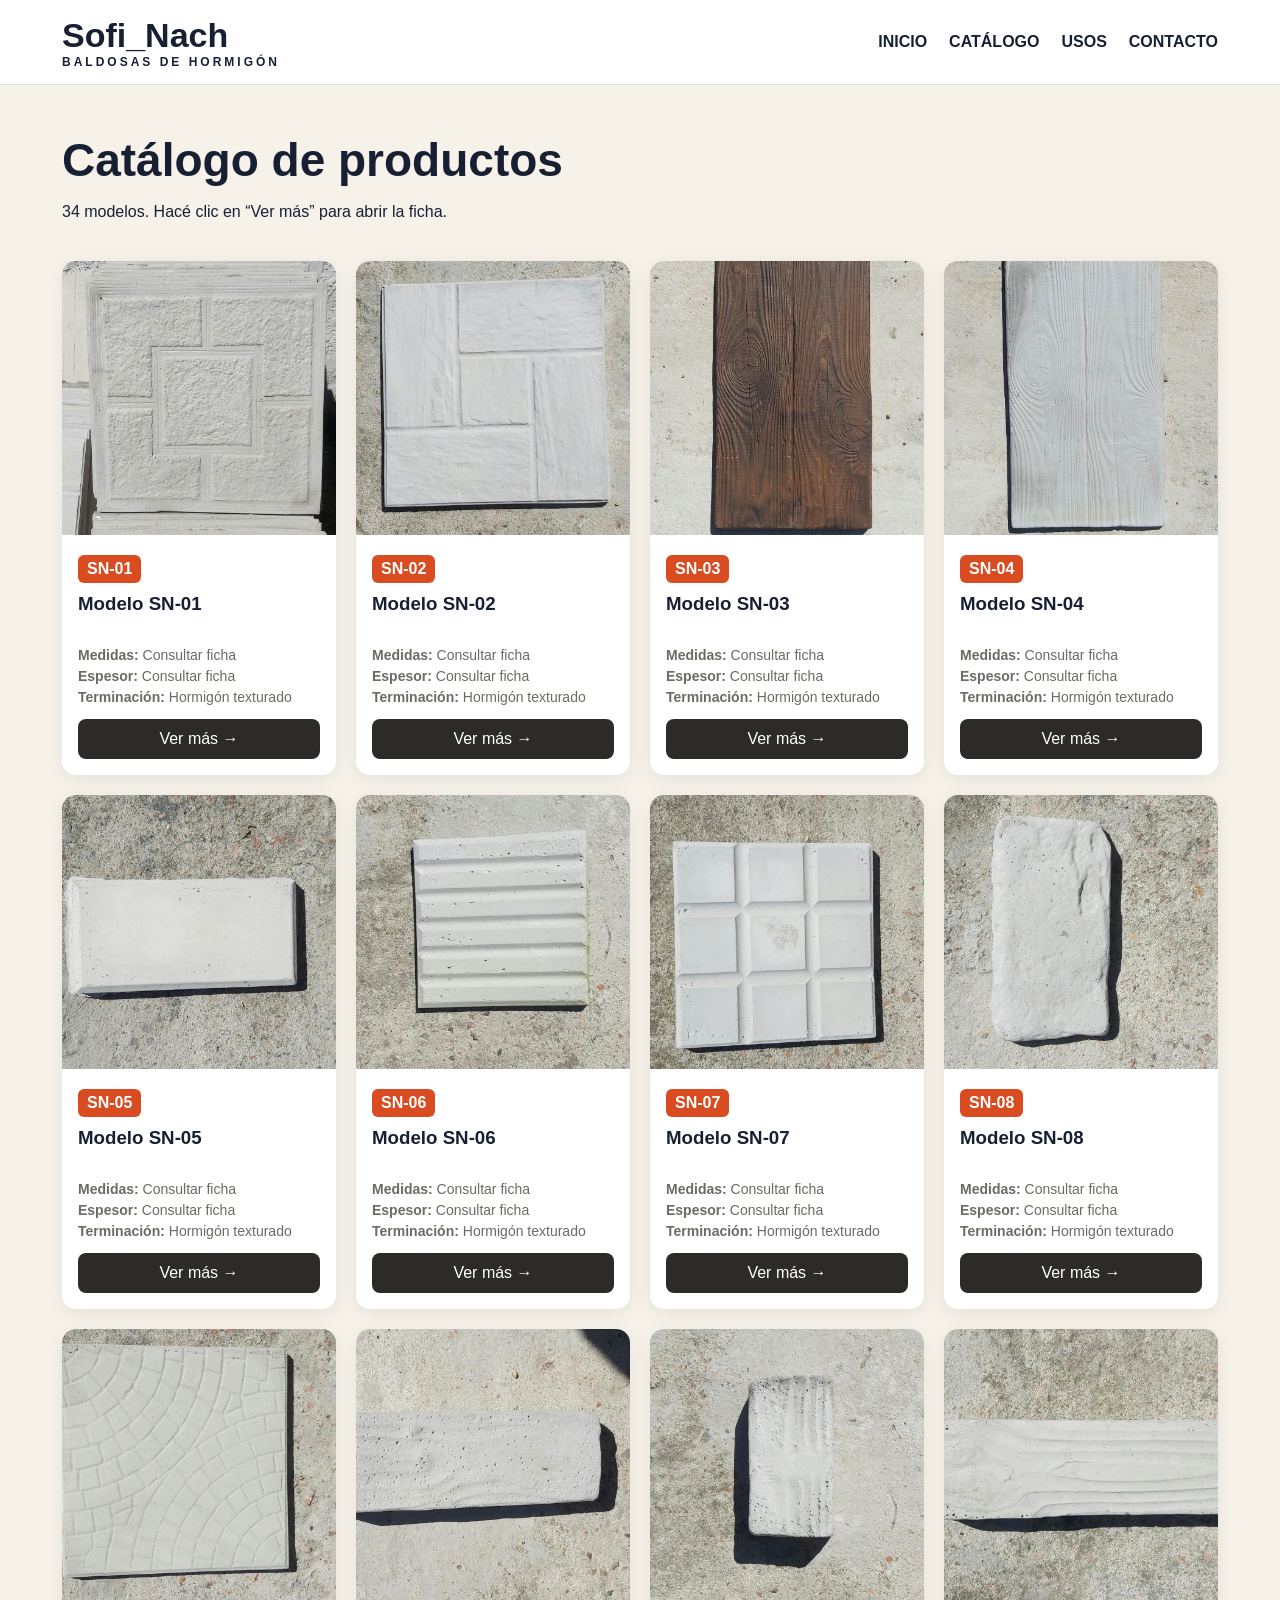
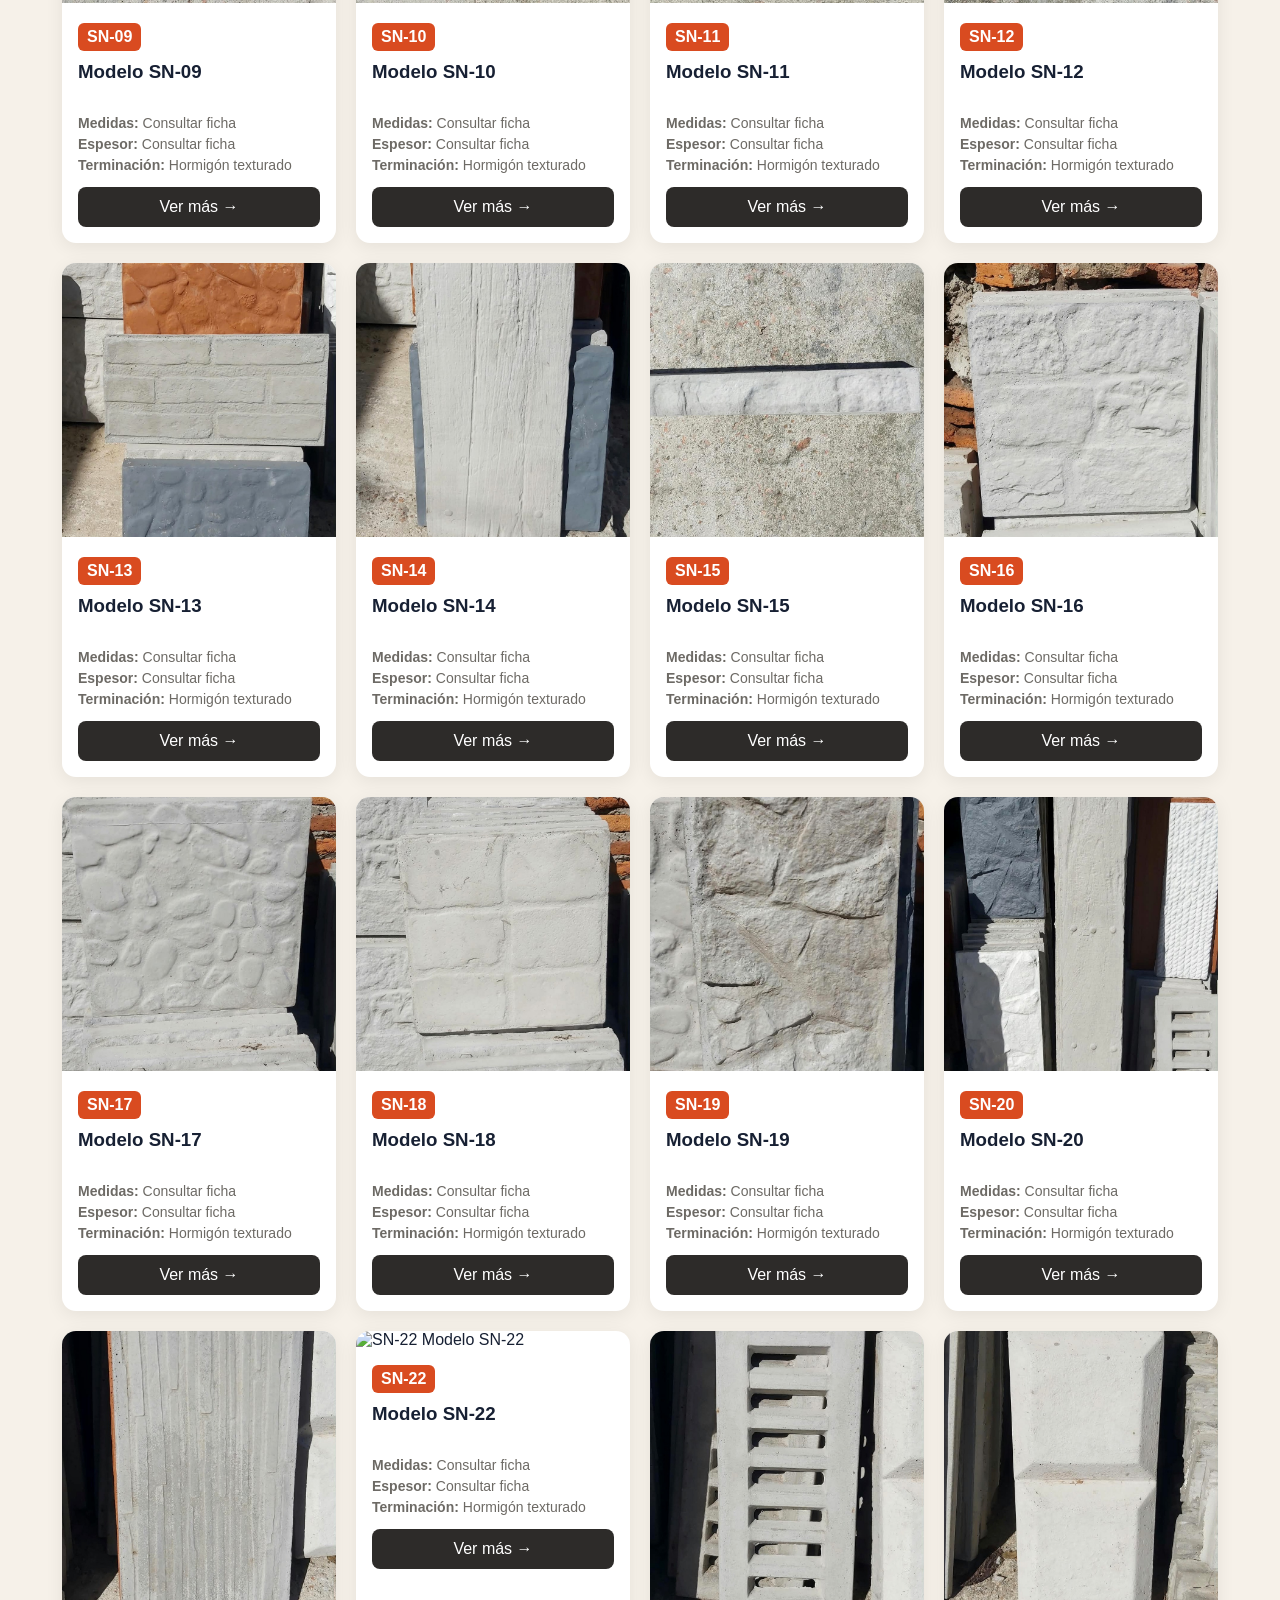
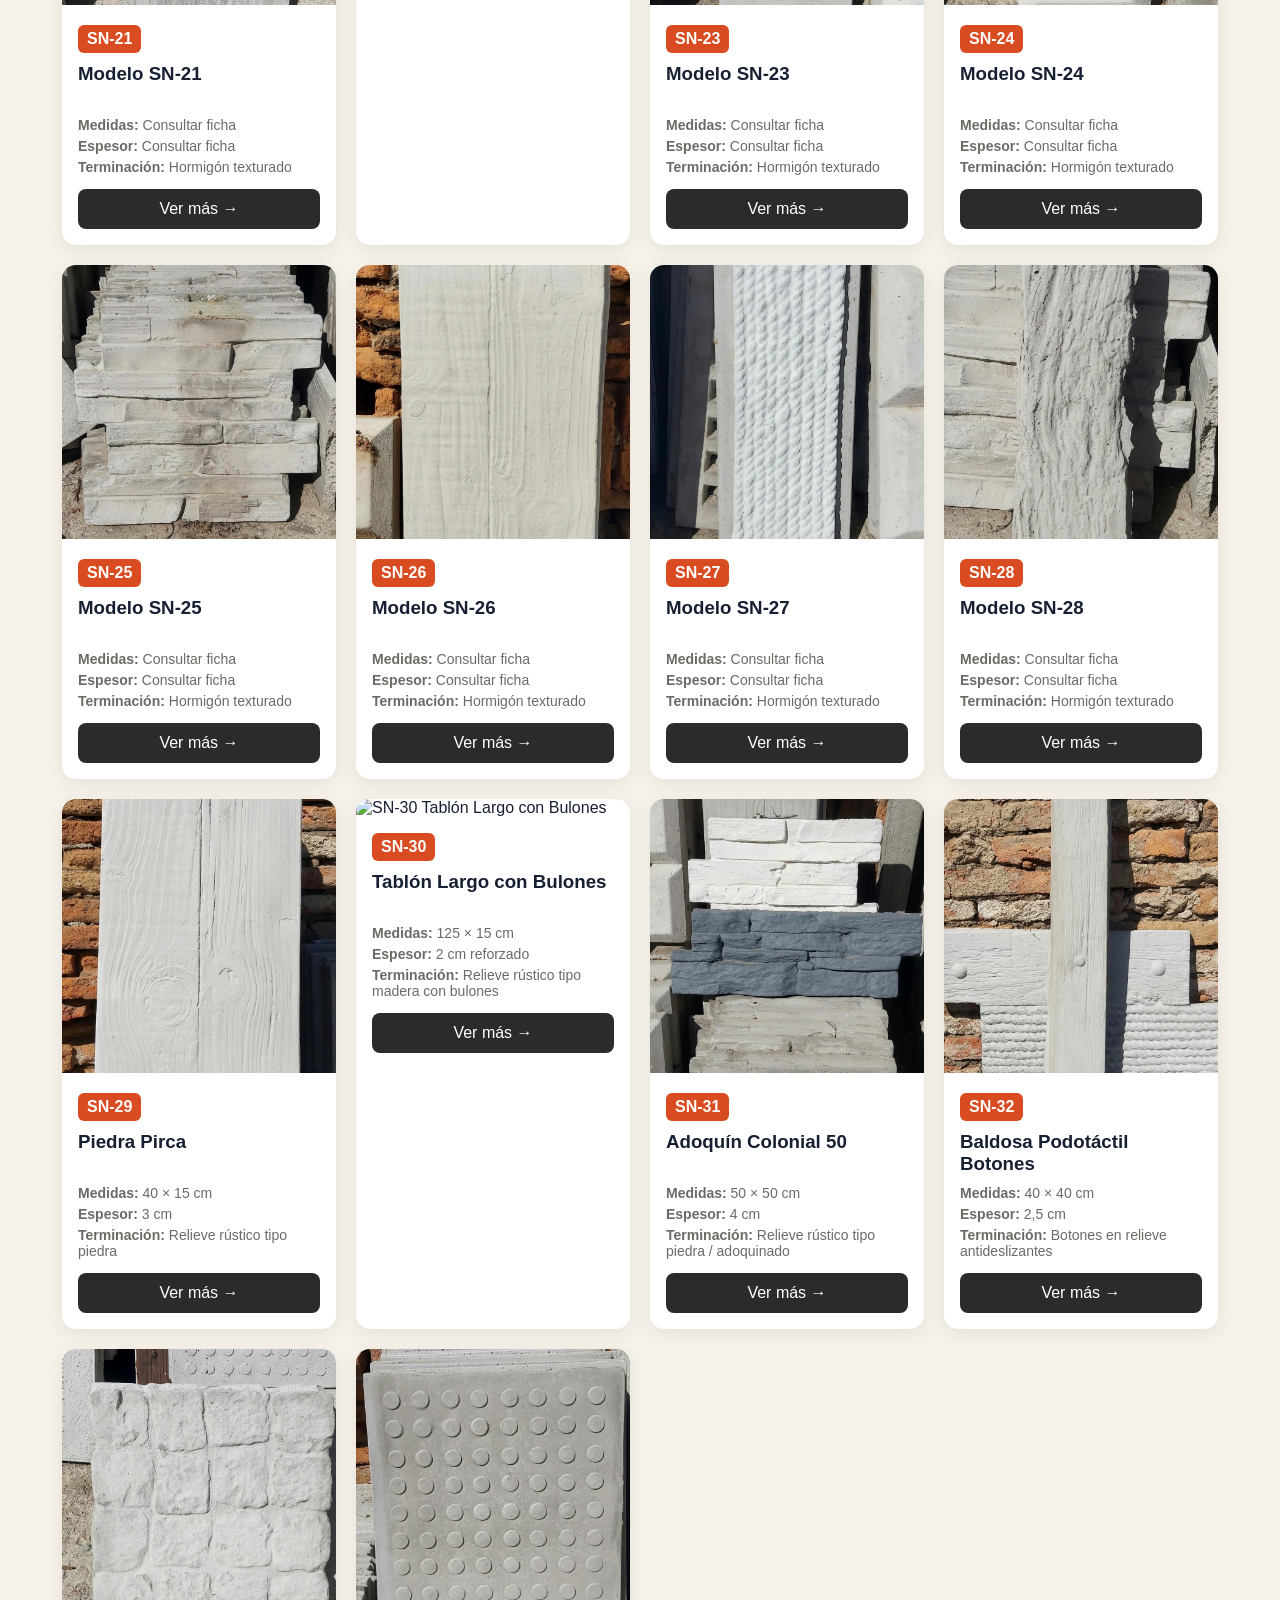
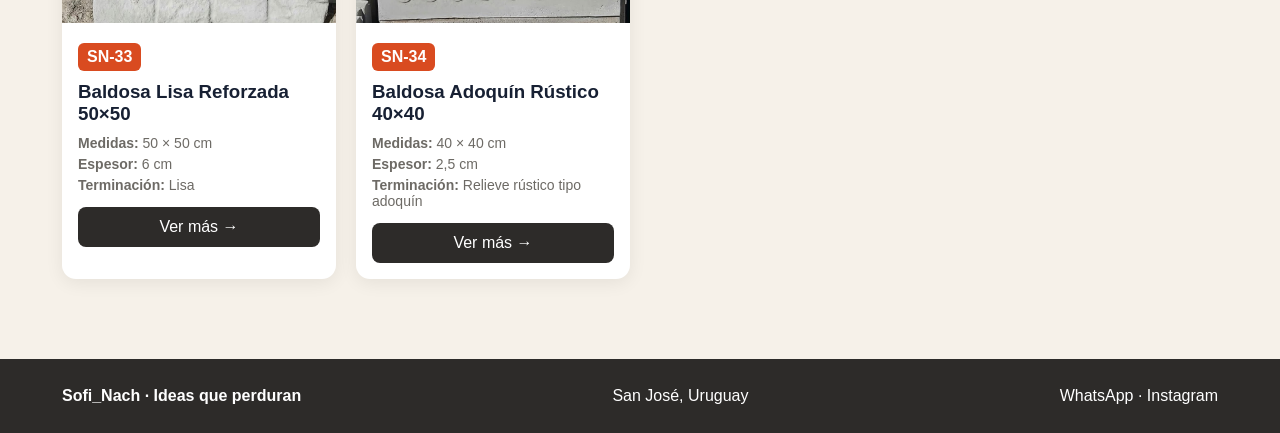
==== catalogo.html @ 190367d4 "Primera versión" ====
<!doctype html><html lang="es"><head><meta charset="utf-8"><meta name="viewport" content="width=device-width,initial-scale=1"><title>Catálogo | Sofi_Nach</title><link rel="stylesheet" href="estilos.css"></head><body><header class="top"><div class="wrap nav"><a class="brand" href="index.html">Sofi_Nach<small>BALDOSAS DE HORMIGÓN</small></a><nav class="links"><a href="index.html">INICIO</a><a href="catalogo.html">CATÁLOGO</a><a href="#usos">USOS</a><a href="#contacto">CONTACTO</a></nav></div></header><main class="wrap"><section class="catalog-head"><h1>Catálogo de productos</h1><p>34 modelos. Hacé clic en “Ver más” para abrir la ficha.</p></section><div id="grid" class="grid"></div></main><footer class="footer" id="contacto"><div class="wrap"><strong>Sofi_Nach · Ideas que perduran</strong><span>San José, Uruguay</span><span>WhatsApp · Instagram</span></div></footer><script>fetch('productos.json').then(r=>r.json()).then(ps=>{document.querySelector('#grid').innerHTML=ps.map(p=>`<article class="card"><img src="${p.image}" alt="${p.id} ${p.name}"><div class="card-body"><span class="code">${p.id}</span><h3>${p.name}</h3><div class="spec"><b>Medidas:</b> ${p.medidas}</div><div class="spec"><b>Espesor:</b> ${p.espesor}</div><div class="spec"><b>Terminación:</b> ${p.terminacion}</div><a class="more" href="producto.html?id=${p.id}">Ver más →</a></div></article>`).join('')})</script></body></html>
---- estilos.css ----
:root{--ink:#172033;--paper:#f6f1e9;--accent:#d94b20;--dark:#2d2b29;--muted:#6d6a65}*{box-sizing:border-box}body{margin:0;font-family:Arial,Helvetica,sans-serif;background:var(--paper);color:var(--ink)}a{text-decoration:none;color:inherit}.wrap{max-width:1200px;margin:auto;padding:0 22px}.top{background:#fff;border-bottom:1px solid #ddd;position:sticky;top:0;z-index:10}.nav{height:84px;display:flex;align-items:center;justify-content:space-between;gap:20px}.brand{font-size:34px;font-weight:900}.brand small{display:block;font-size:12px;letter-spacing:3px}.links{display:flex;gap:22px;font-weight:700}.hero{min-height:650px;background:linear-gradient(90deg,rgba(0,0,0,.68),rgba(0,0,0,.08)),url('imagenes/SN-01.jpg') center/cover;display:flex;align-items:center;color:#fff}.hero h1{font-size:64px;line-height:.95;max-width:650px;margin:0 0 25px}.hero p{font-size:22px;max-width:600px}.btn{display:inline-block;background:var(--accent);color:#fff;padding:17px 28px;border-radius:10px;font-weight:800;margin-top:18px}.benefits{display:grid;grid-template-columns:repeat(4,1fr);gap:18px;padding:38px 0}.benefit{background:#fff;padding:25px;border-radius:14px;text-align:center}.catalog-head{padding:48px 0 24px}.catalog-head h1{font-size:46px;margin:0 0 10px}.grid{display:grid;grid-template-columns:repeat(4,1fr);gap:20px;padding-bottom:50px}.card{background:#fff;border-radius:14px;overflow:hidden;box-shadow:0 4px 18px #00000012}.card img{width:100%;aspect-ratio:1;object-fit:cover}.card-body{padding:16px}.code{display:inline-block;background:var(--accent);color:#fff;font-weight:800;padding:5px 9px;border-radius:6px}.card h3{min-height:44px;margin:10px 0}.spec{font-size:14px;color:var(--muted);margin:5px 0}.more{display:block;text-align:center;background:var(--dark);color:#fff;padding:11px;border-radius:8px;margin-top:14px}.detail{display:grid;grid-template-columns:1.05fr .95fr;gap:40px;padding:50px 0}.detail img{width:100%;border-radius:18px;box-shadow:0 8px 30px #0002}.detail h1{font-size:44px;margin:8px 0 20px}.specbox{background:#fff;padding:22px;border-radius:14px}.specbox p{border-bottom:1px solid #eee;padding:10px 0;margin:0}.wa{background:#159447}.back{display:inline-block;margin:20px 0;font-weight:700}.footer{background:#2d2b29;color:#fff;padding:28px 0;margin-top:30px}.footer .wrap{display:flex;justify-content:space-between;gap:20px;flex-wrap:wrap}@media(max-width:850px){.grid{grid-template-columns:repeat(2,1fr)}.benefits{grid-template-columns:repeat(2,1fr)}.detail{grid-template-columns:1fr}.hero h1{font-size:46px}.links{display:none}}@media(max-width:520px){.grid{grid-template-columns:1fr}.hero{min-height:560px}.hero h1{font-size:40px}.brand{font-size:28px}}
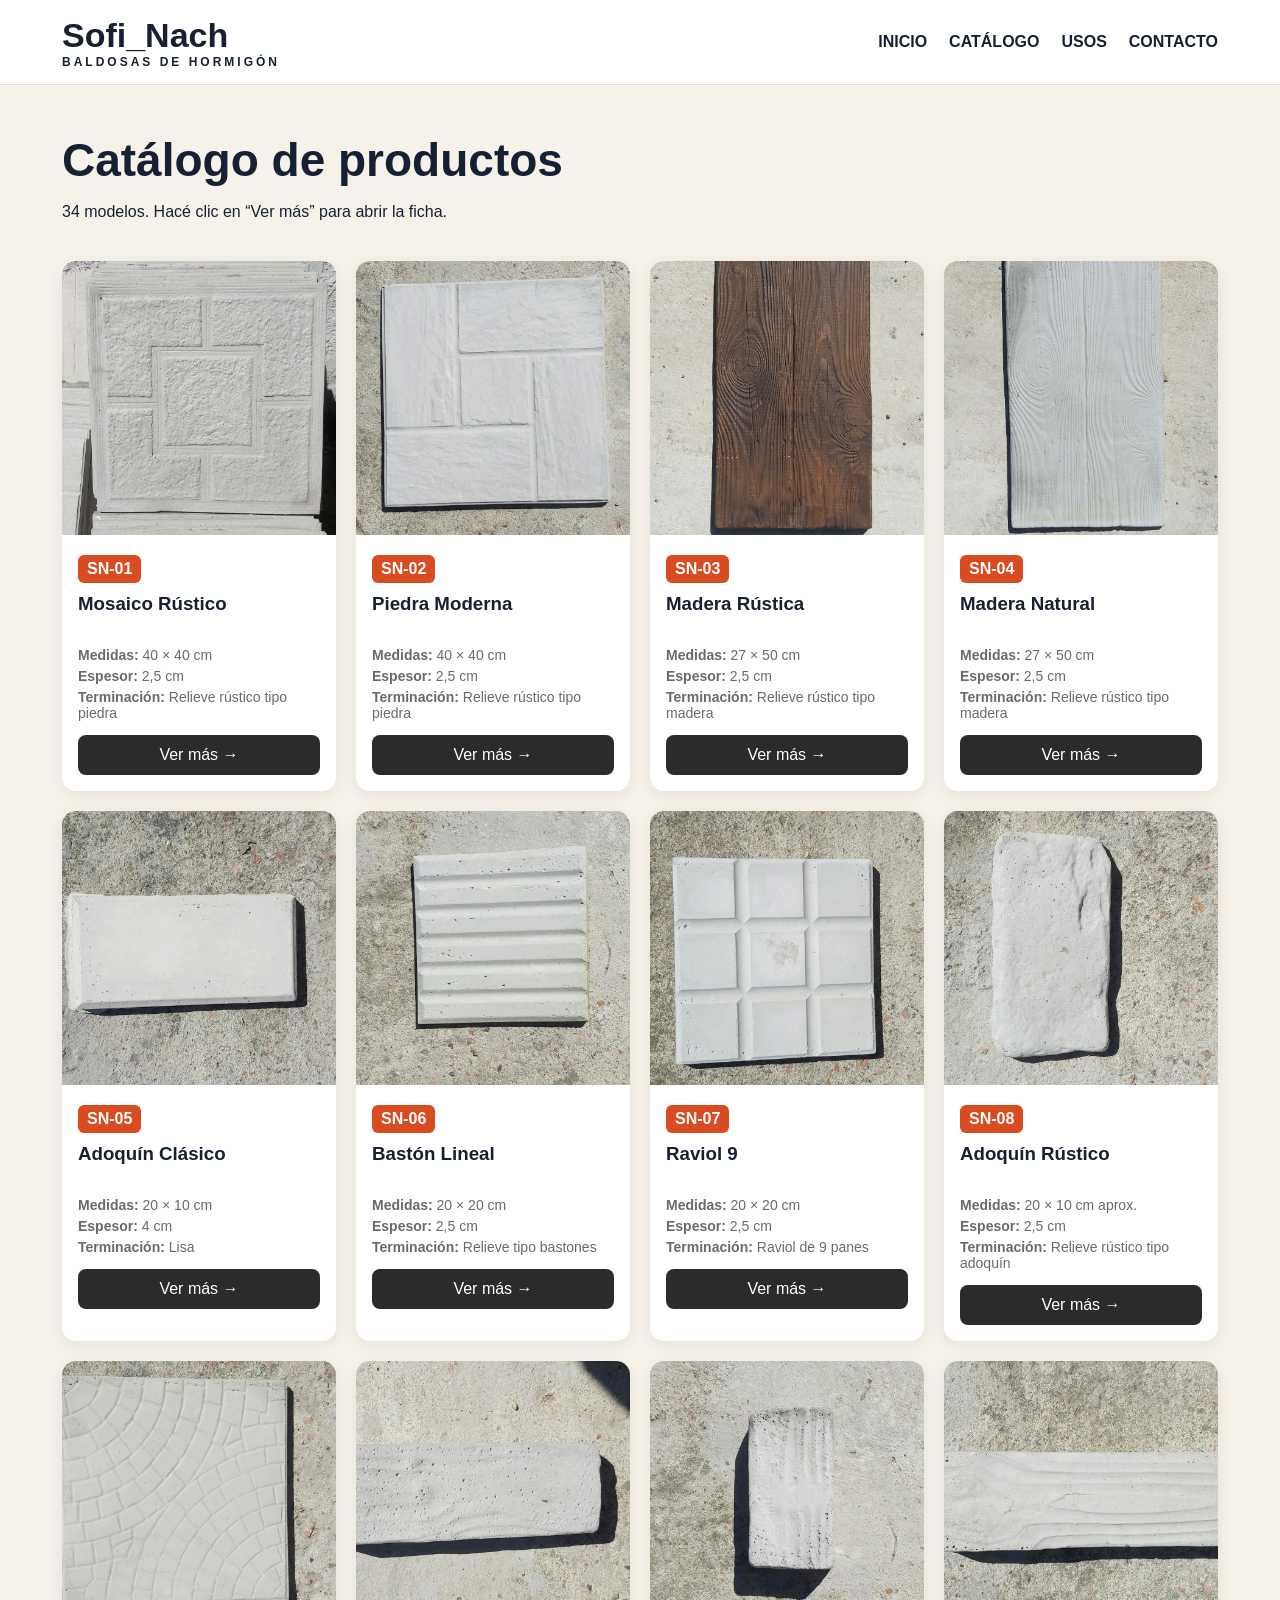
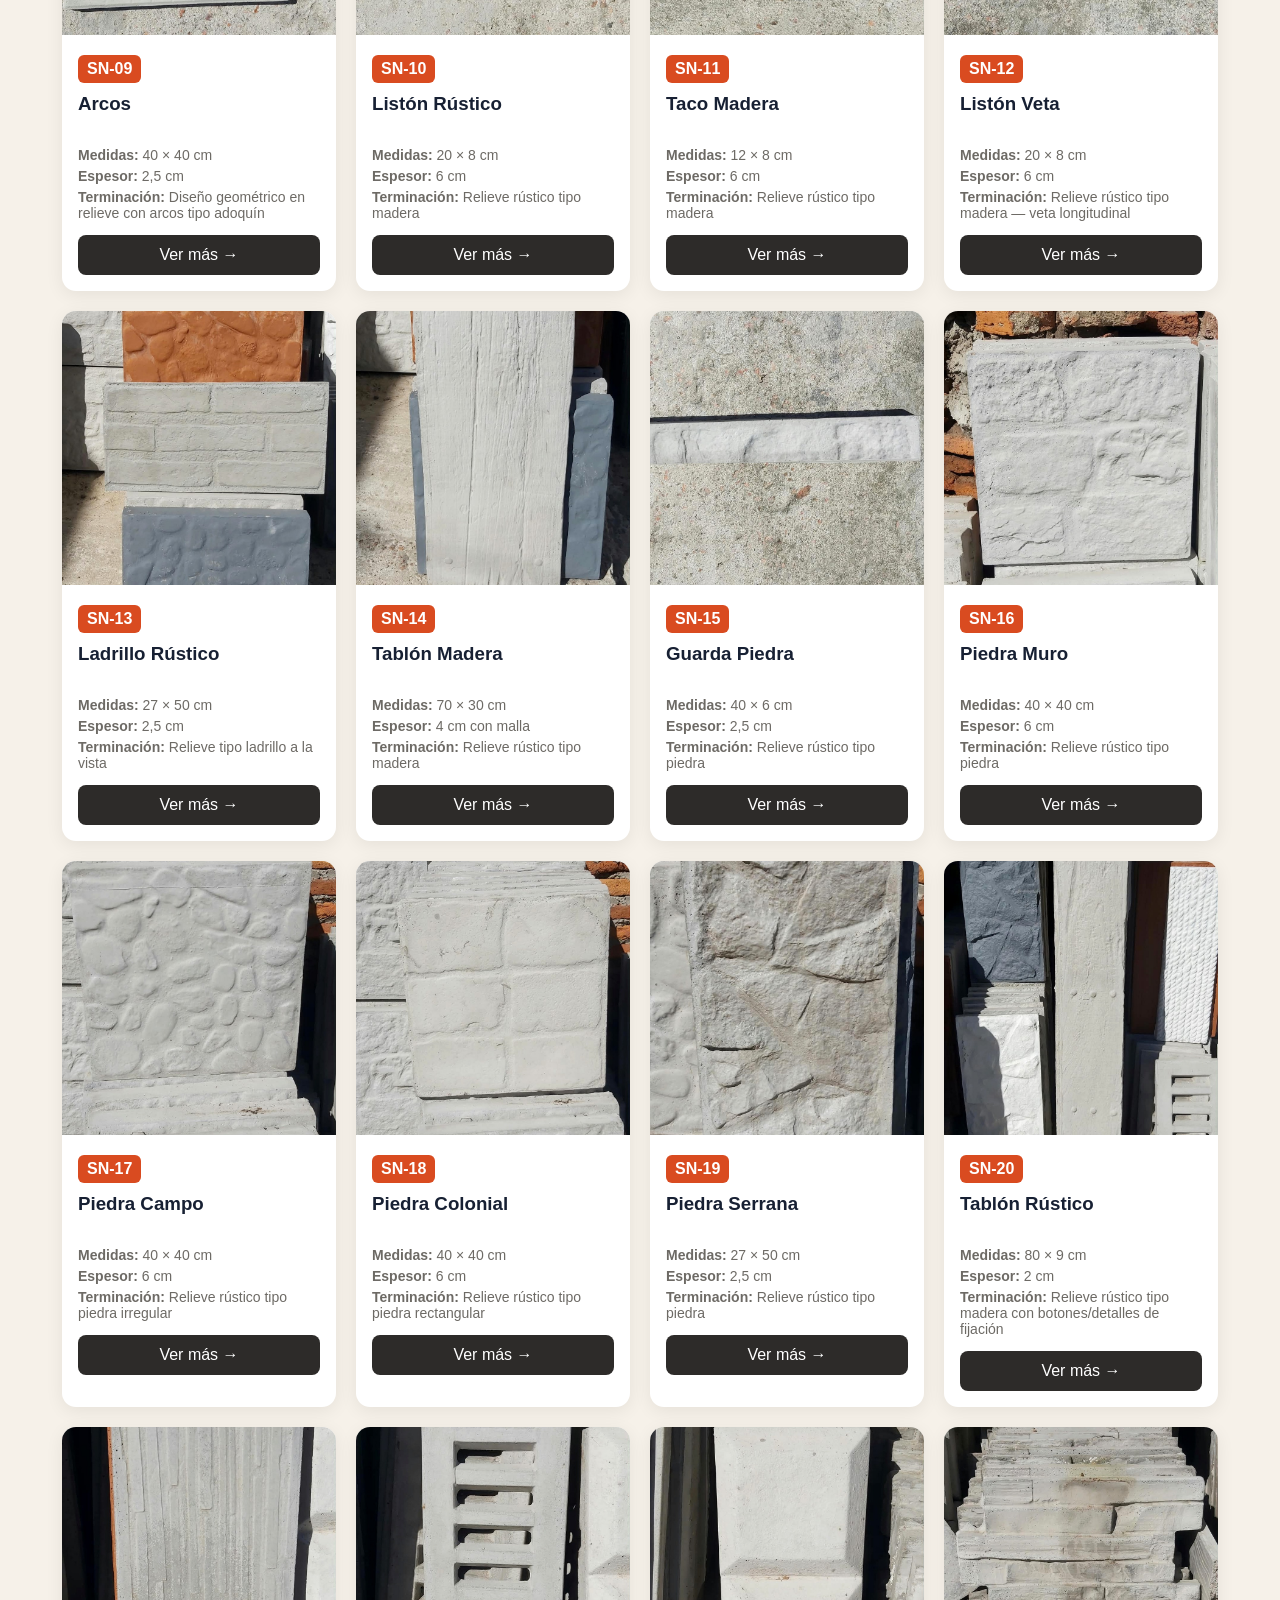
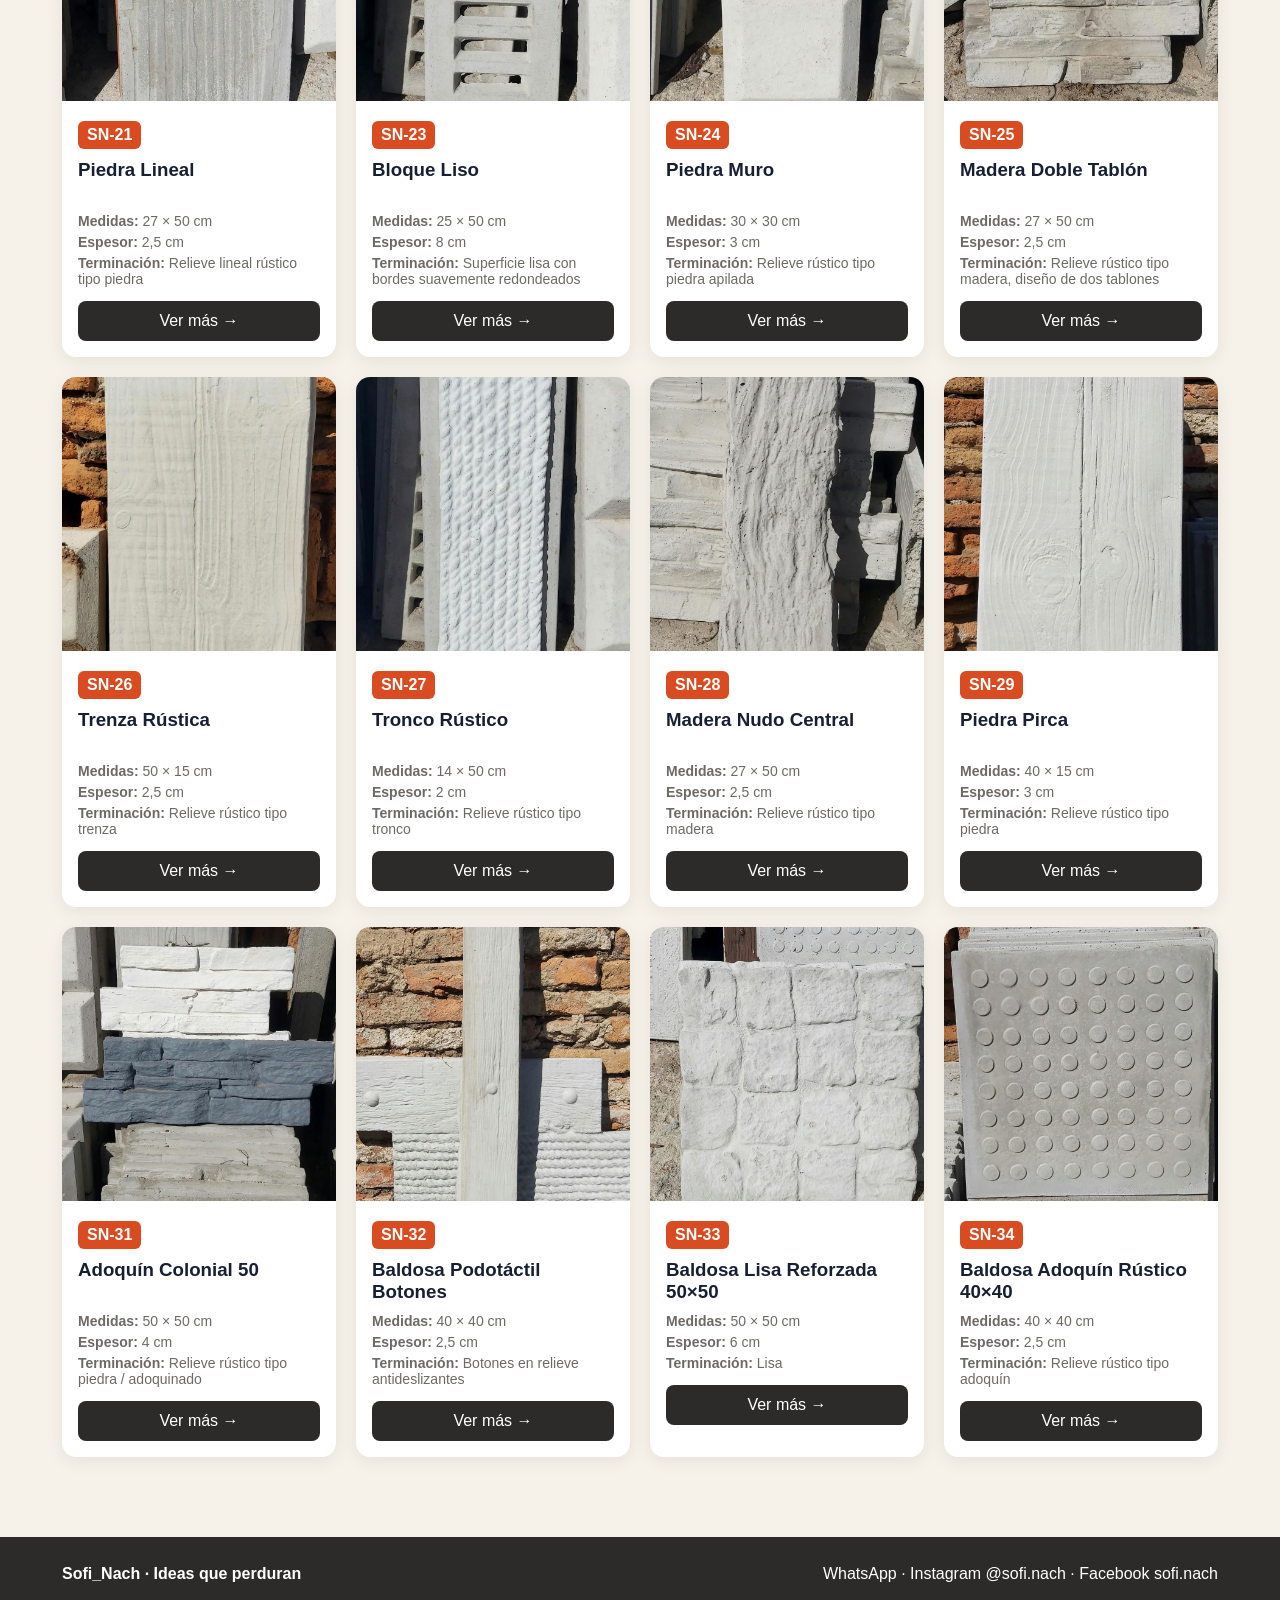
==== commit b2a82d2f: "Agregar contactos oficiales de Sofi_Nach" ====
--- a/catalogo.html
+++ b/catalogo.html
@@ -1 +1 @@
-<!doctype html><html lang="es"><head><meta charset="utf-8"><meta name="viewport" content="width=device-width,initial-scale=1"><title>Catálogo | Sofi_Nach</title><link rel="stylesheet" href="estilos.css"></head><body><header class="top"><div class="wrap nav"><a class="brand" href="index.html">Sofi_Nach<small>BALDOSAS DE HORMIGÓN</small></a><nav class="links"><a href="index.html">INICIO</a><a href="catalogo.html">CATÁLOGO</a><a href="#usos">USOS</a><a href="#contacto">CONTACTO</a></nav></div></header><main class="wrap"><section class="catalog-head"><h1>Catálogo de productos</h1><p>34 modelos. Hacé clic en “Ver más” para abrir la ficha.</p></section><div id="grid" class="grid"></div></main><footer class="footer" id="contacto"><div class="wrap"><strong>Sofi_Nach · Ideas que perduran</strong><span>San José, Uruguay</span><span>WhatsApp · Instagram</span></div></footer><script>fetch('productos.json').then(r=>r.json()).then(ps=>{document.querySelector('#grid').innerHTML=ps.map(p=>`<article class="card"><img src="${p.image}" alt="${p.id} ${p.name}"><div class="card-body"><span class="code">${p.id}</span><h3>${p.name}</h3><div class="spec"><b>Medidas:</b> ${p.medidas}</div><div class="spec"><b>Espesor:</b> ${p.espesor}</div><div class="spec"><b>Terminación:</b> ${p.terminacion}</div><a class="more" href="producto.html?id=${p.id}">Ver más →</a></div></article>`).join('')})</script></body></html>+<!doctype html><html lang="es"><head><meta charset="utf-8"><meta name="viewport" content="width=device-width,initial-scale=1"><title>Catálogo | Sofi_Nach</title><link rel="stylesheet" href="estilos.css"></head><body><header class="top"><div class="wrap nav"><a class="brand" href="index.html">Sofi_Nach<small>BALDOSAS DE HORMIGÓN</small></a><nav class="links"><a href="index.html">INICIO</a><a href="catalogo.html">CATÁLOGO</a><a href="#usos">USOS</a><a href="#contacto">CONTACTO</a></nav></div></header><main class="wrap"><section class="catalog-head"><h1>Catálogo de productos</h1><p>34 modelos. Hacé clic en “Ver más” para abrir la ficha.</p></section><div id="grid" class="grid"></div></main><footer class="footer" id="contacto"><div class="wrap"><strong>Sofi_Nach · Ideas que perduran</strong><span><a href="https://wa.me/59898030093" target="_blank" rel="noopener">WhatsApp</a> · <a href="https://www.instagram.com/sofi.nach/" target="_blank" rel="noopener">Instagram @sofi.nach</a> · <a href="https://www.facebook.com/sofi.nach" target="_blank" rel="noopener">Facebook sofi.nach</a></span></div></footer><script>fetch('productos.json').then(r=>r.json()).then(ps=>{document.querySelector('#grid').innerHTML=ps.map(p=>`<article class="card"><img src="${p.image}" alt="${p.id} ${p.name}"><div class="card-body"><span class="code">${p.id}</span><h3>${p.name}</h3><div class="spec"><b>Medidas:</b> ${p.medidas}</div><div class="spec"><b>Espesor:</b> ${p.espesor}</div><div class="spec"><b>Terminación:</b> ${p.terminacion}</div><a class="more" href="producto.html?id=${p.id}">Ver más →</a></div></article>`).join('')})</script></body></html>
--- a/estilos.css
+++ b/estilos.css
@@ -1,2 +1,44 @@
 
 :root{--ink:#172033;--paper:#f6f1e9;--accent:#d94b20;--dark:#2d2b29;--muted:#6d6a65}*{box-sizing:border-box}body{margin:0;font-family:Arial,Helvetica,sans-serif;background:var(--paper);color:var(--ink)}a{text-decoration:none;color:inherit}.wrap{max-width:1200px;margin:auto;padding:0 22px}.top{background:#fff;border-bottom:1px solid #ddd;position:sticky;top:0;z-index:10}.nav{height:84px;display:flex;align-items:center;justify-content:space-between;gap:20px}.brand{font-size:34px;font-weight:900}.brand small{display:block;font-size:12px;letter-spacing:3px}.links{display:flex;gap:22px;font-weight:700}.hero{min-height:650px;background:linear-gradient(90deg,rgba(0,0,0,.68),rgba(0,0,0,.08)),url('imagenes/SN-01.jpg') center/cover;display:flex;align-items:center;color:#fff}.hero h1{font-size:64px;line-height:.95;max-width:650px;margin:0 0 25px}.hero p{font-size:22px;max-width:600px}.btn{display:inline-block;background:var(--accent);color:#fff;padding:17px 28px;border-radius:10px;font-weight:800;margin-top:18px}.benefits{display:grid;grid-template-columns:repeat(4,1fr);gap:18px;padding:38px 0}.benefit{background:#fff;padding:25px;border-radius:14px;text-align:center}.catalog-head{padding:48px 0 24px}.catalog-head h1{font-size:46px;margin:0 0 10px}.grid{display:grid;grid-template-columns:repeat(4,1fr);gap:20px;padding-bottom:50px}.card{background:#fff;border-radius:14px;overflow:hidden;box-shadow:0 4px 18px #00000012}.card img{width:100%;aspect-ratio:1;object-fit:cover}.card-body{padding:16px}.code{display:inline-block;background:var(--accent);color:#fff;font-weight:800;padding:5px 9px;border-radius:6px}.card h3{min-height:44px;margin:10px 0}.spec{font-size:14px;color:var(--muted);margin:5px 0}.more{display:block;text-align:center;background:var(--dark);color:#fff;padding:11px;border-radius:8px;margin-top:14px}.detail{display:grid;grid-template-columns:1.05fr .95fr;gap:40px;padding:50px 0}.detail img{width:100%;border-radius:18px;box-shadow:0 8px 30px #0002}.detail h1{font-size:44px;margin:8px 0 20px}.specbox{background:#fff;padding:22px;border-radius:14px}.specbox p{border-bottom:1px solid #eee;padding:10px 0;margin:0}.wa{background:#159447}.back{display:inline-block;margin:20px 0;font-weight:700}.footer{background:#2d2b29;color:#fff;padding:28px 0;margin-top:30px}.footer .wrap{display:flex;justify-content:space-between;gap:20px;flex-wrap:wrap}@media(max-width:850px){.grid{grid-template-columns:repeat(2,1fr)}.benefits{grid-template-columns:repeat(2,1fr)}.detail{grid-template-columns:1fr}.hero h1{font-size:46px}.links{display:none}}@media(max-width:520px){.grid{grid-template-columns:1fr}.hero{min-height:560px}.hero h1{font-size:40px}.brand{font-size:28px}}
+
+
+/* Fachada Sofi_Nach */
+.hero-content{padding-top:40px;padding-bottom:40px}.eyebrow{display:inline-block;font-size:12px;font-weight:900;letter-spacing:2.5px;margin-bottom:18px}.hero-actions{display:flex;gap:12px;flex-wrap:wrap}.btn-outline{background:transparent;border:2px solid #fff}.benefit{display:flex;flex-direction:column;gap:8px}.benefit span{font-size:28px}.benefit small{color:var(--muted);line-height:1.45}.about{background:#fff;padding:70px 0}.about-grid{display:grid;grid-template-columns:.8fr 1.2fr;gap:70px;align-items:center}.about h2,.cta-box h2{font-size:44px;margin:8px 0}.about p{font-size:19px;line-height:1.7;color:var(--muted);margin:0 0 18px}.eyebrow.dark{color:var(--accent)}.text-link{font-weight:900;color:var(--accent)}.cta-section{padding:55px 0}.cta-box{background:var(--dark);color:#fff;border-radius:18px;padding:38px 42px;display:flex;justify-content:space-between;align-items:center;gap:30px}.cta-box small{letter-spacing:2px}.footer-grid{display:grid!important;grid-template-columns:2fr 1fr 1fr;align-items:start}.footer-grid div{display:flex;flex-direction:column;gap:8px}.footer-grid strong{font-size:26px}.footer-grid small{color:#ccc}@media(max-width:850px){.about-grid{grid-template-columns:1fr;gap:20px}.cta-box{align-items:flex-start;flex-direction:column}.footer-grid{grid-template-columns:1fr!important}.hero-actions{flex-direction:column;align-items:flex-start}.hero-actions .btn{width:100%;max-width:360px;text-align:center}}
+
+
+/* Corrección fachada: fondo sobrio del afiche, sin baldosa gigante */
+.hero-fachada{
+  min-height:650px;
+  background:
+    linear-gradient(115deg,rgba(35,35,35,.97) 0%,rgba(58,58,58,.94) 48%,rgba(85,85,85,.86) 100%);
+  position:relative;
+  overflow:hidden;
+}
+.hero-fachada:after{
+  content:"";
+  position:absolute;right:-110px;bottom:-180px;width:520px;height:520px;
+  border:1px solid rgba(255,255,255,.09);border-radius:50%;
+  box-shadow:0 0 0 80px rgba(255,255,255,.025),0 0 0 160px rgba(255,255,255,.018);
+}
+.hero-fachada .hero-content{position:relative;z-index:1}
+.hero-fachada .btn{background:var(--accent);border:2px solid var(--accent);box-shadow:0 5px 18px rgba(0,0,0,.28)}
+.hero-fachada .btn-outline{background:#fff;color:var(--dark);border:2px solid #fff}
+.hero-fachada .btn:hover{transform:translateY(-2px)}
+
+
+/* Fachada aprobada: patio luminoso */
+.hero-patio{
+  min-height:760px;
+  background:
+    linear-gradient(90deg,rgba(20,20,20,.72) 0%,rgba(20,20,20,.52) 46%,rgba(20,20,20,.14) 78%),
+    url("imagenes/fachada-sofi-nach-limpia.png") center 45%/cover no-repeat;
+}
+.hero-patio:after{display:none}
+.hero-patio .hero-content{max-width:720px;padding-top:105px;padding-bottom:105px}
+.hero-patio h1{font-size:clamp(42px,6vw,72px);line-height:1.02;max-width:680px;text-shadow:0 2px 14px rgba(0,0,0,.35)}
+.hero-patio p{font-size:21px;max-width:650px;text-shadow:0 2px 10px rgba(0,0,0,.45)}
+.hero-patio .eyebrow{color:#fff}
+@media(max-width:700px){
+ .hero-patio{min-height:700px;background-position:58% center}
+ .hero-patio .hero-content{padding-top:80px;padding-bottom:80px}
+}
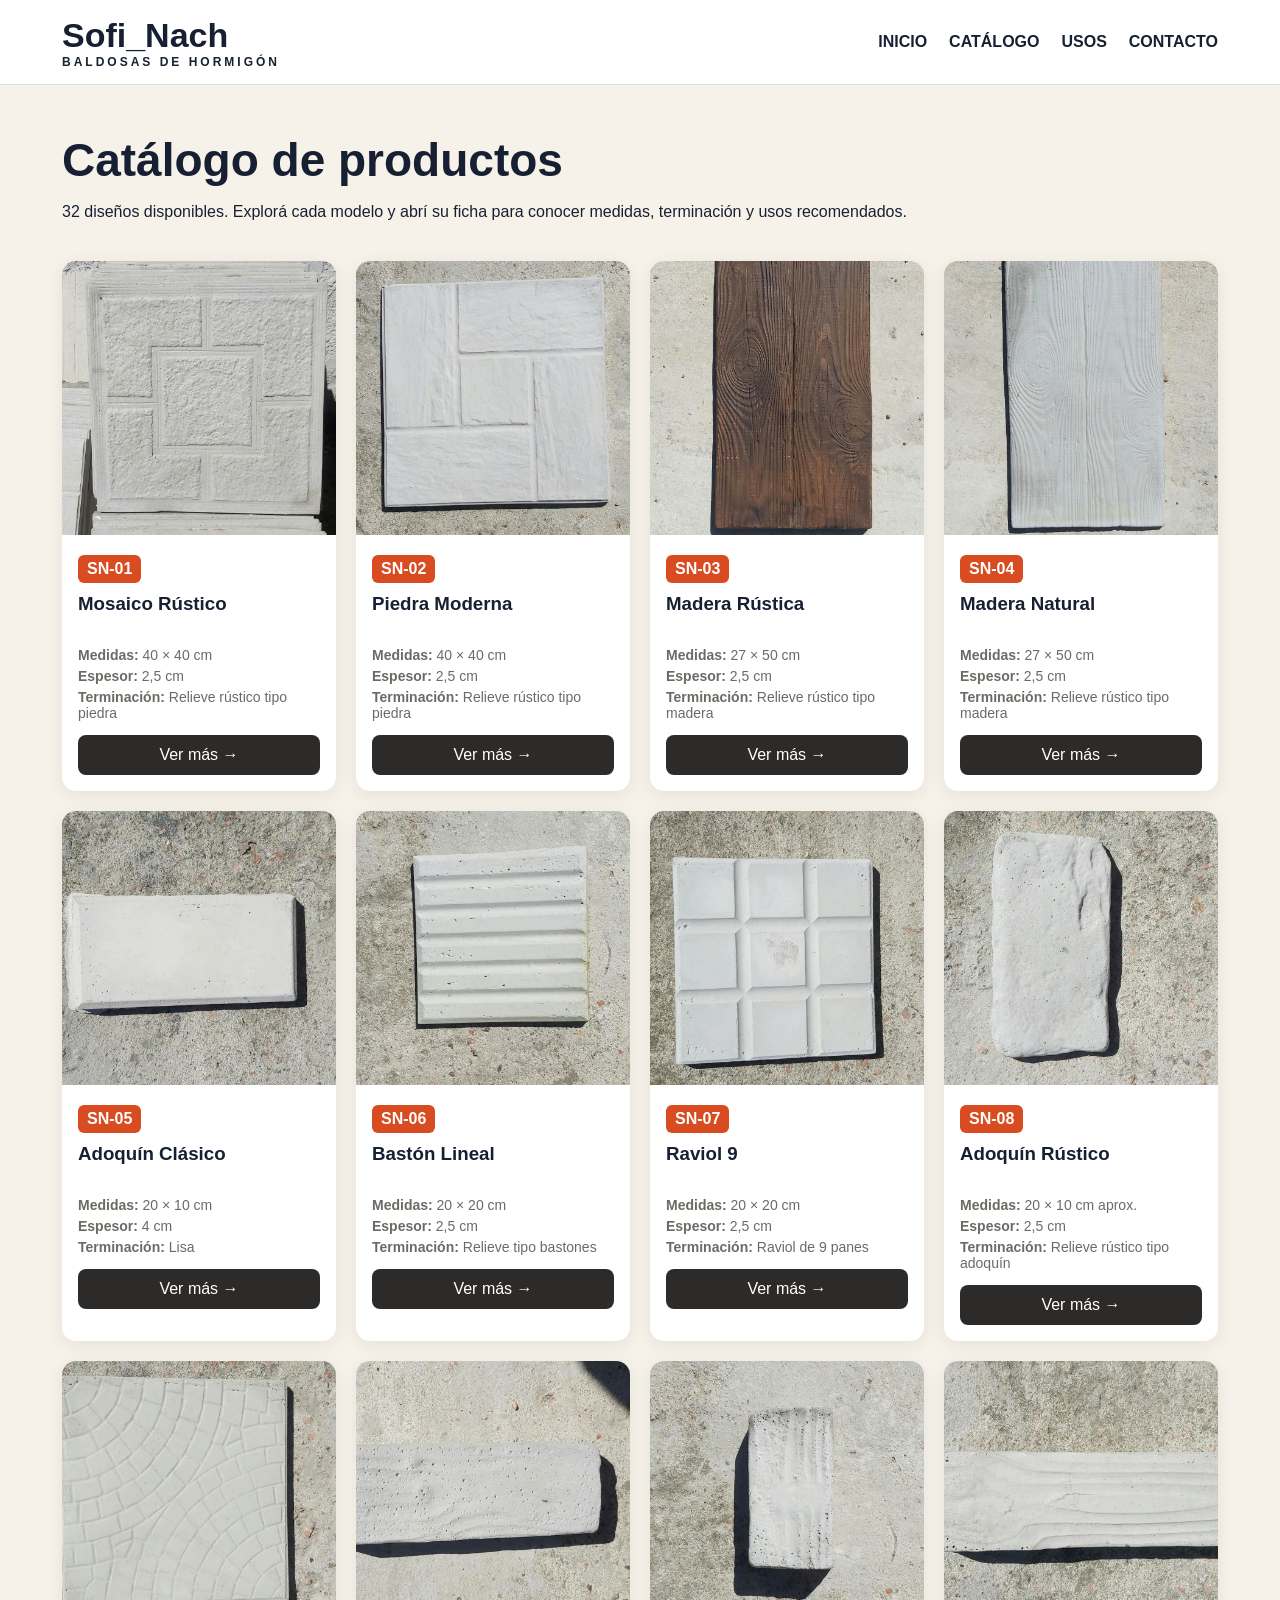
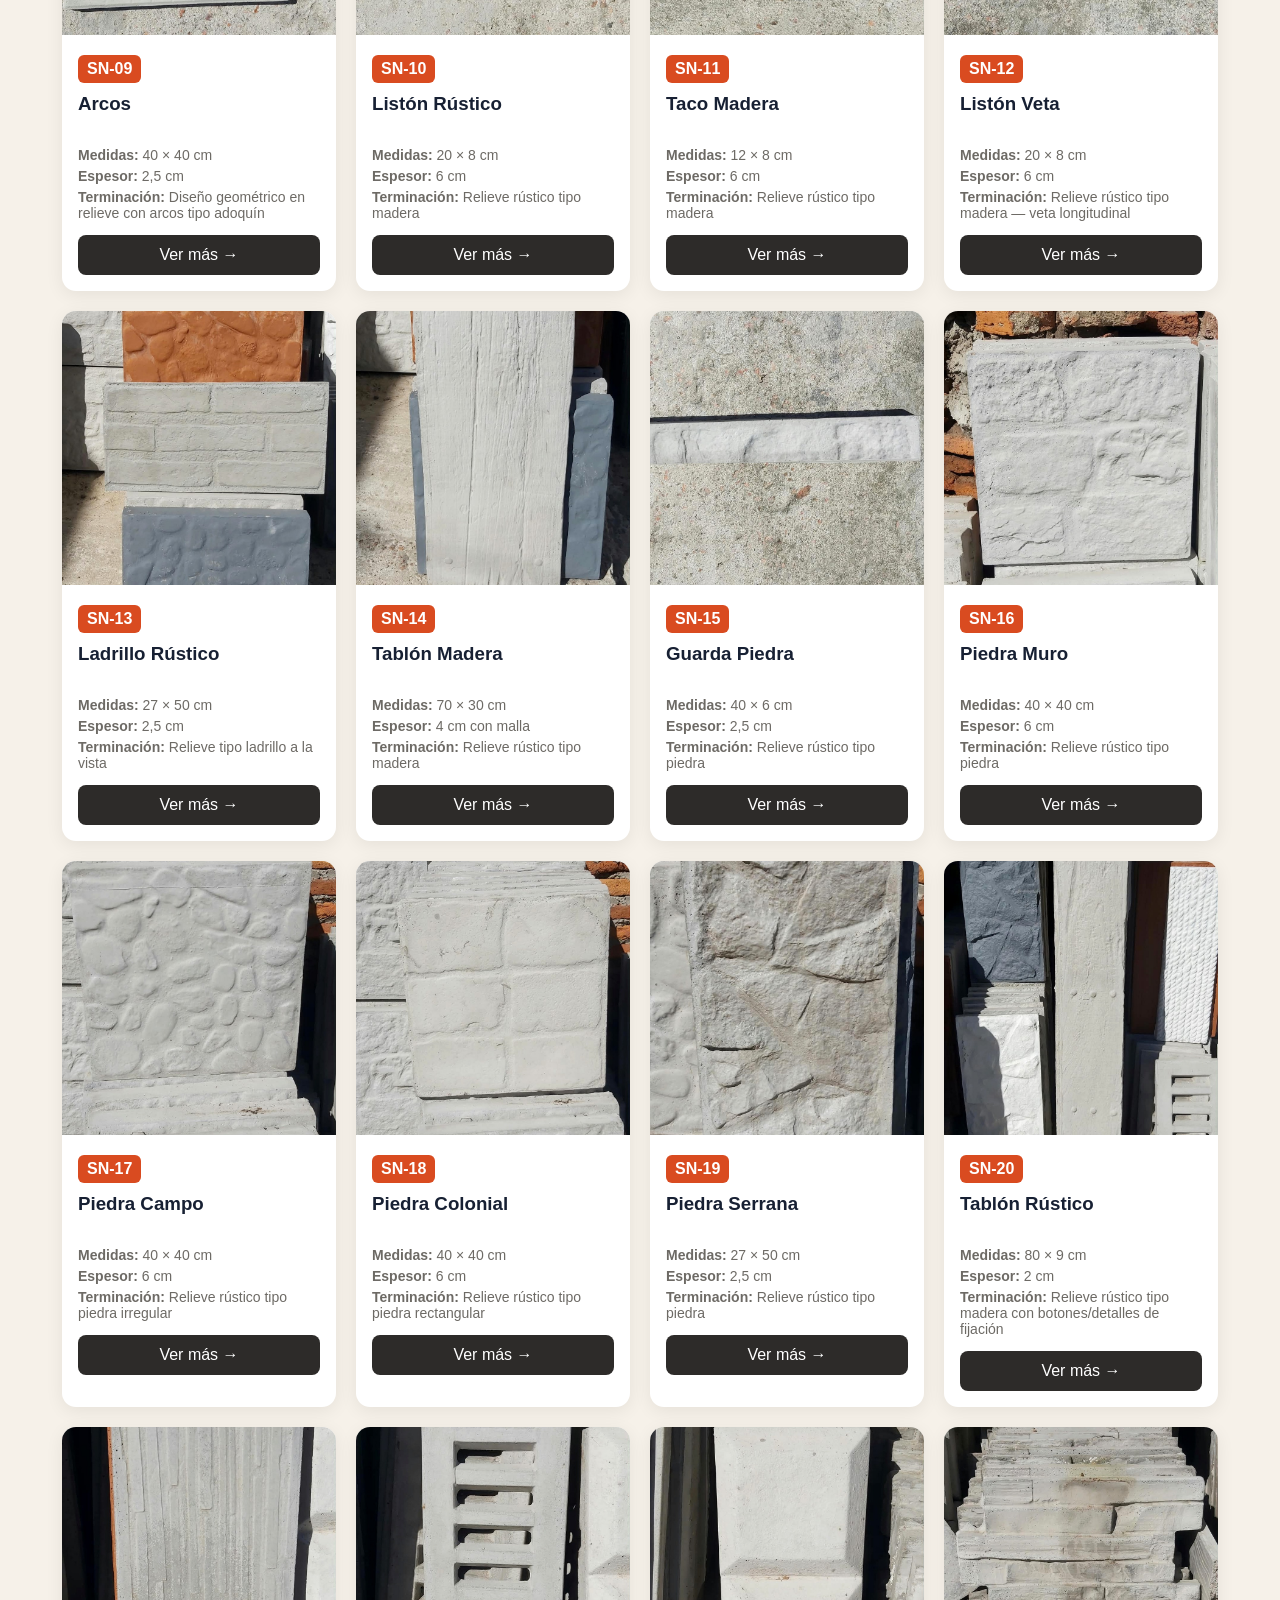
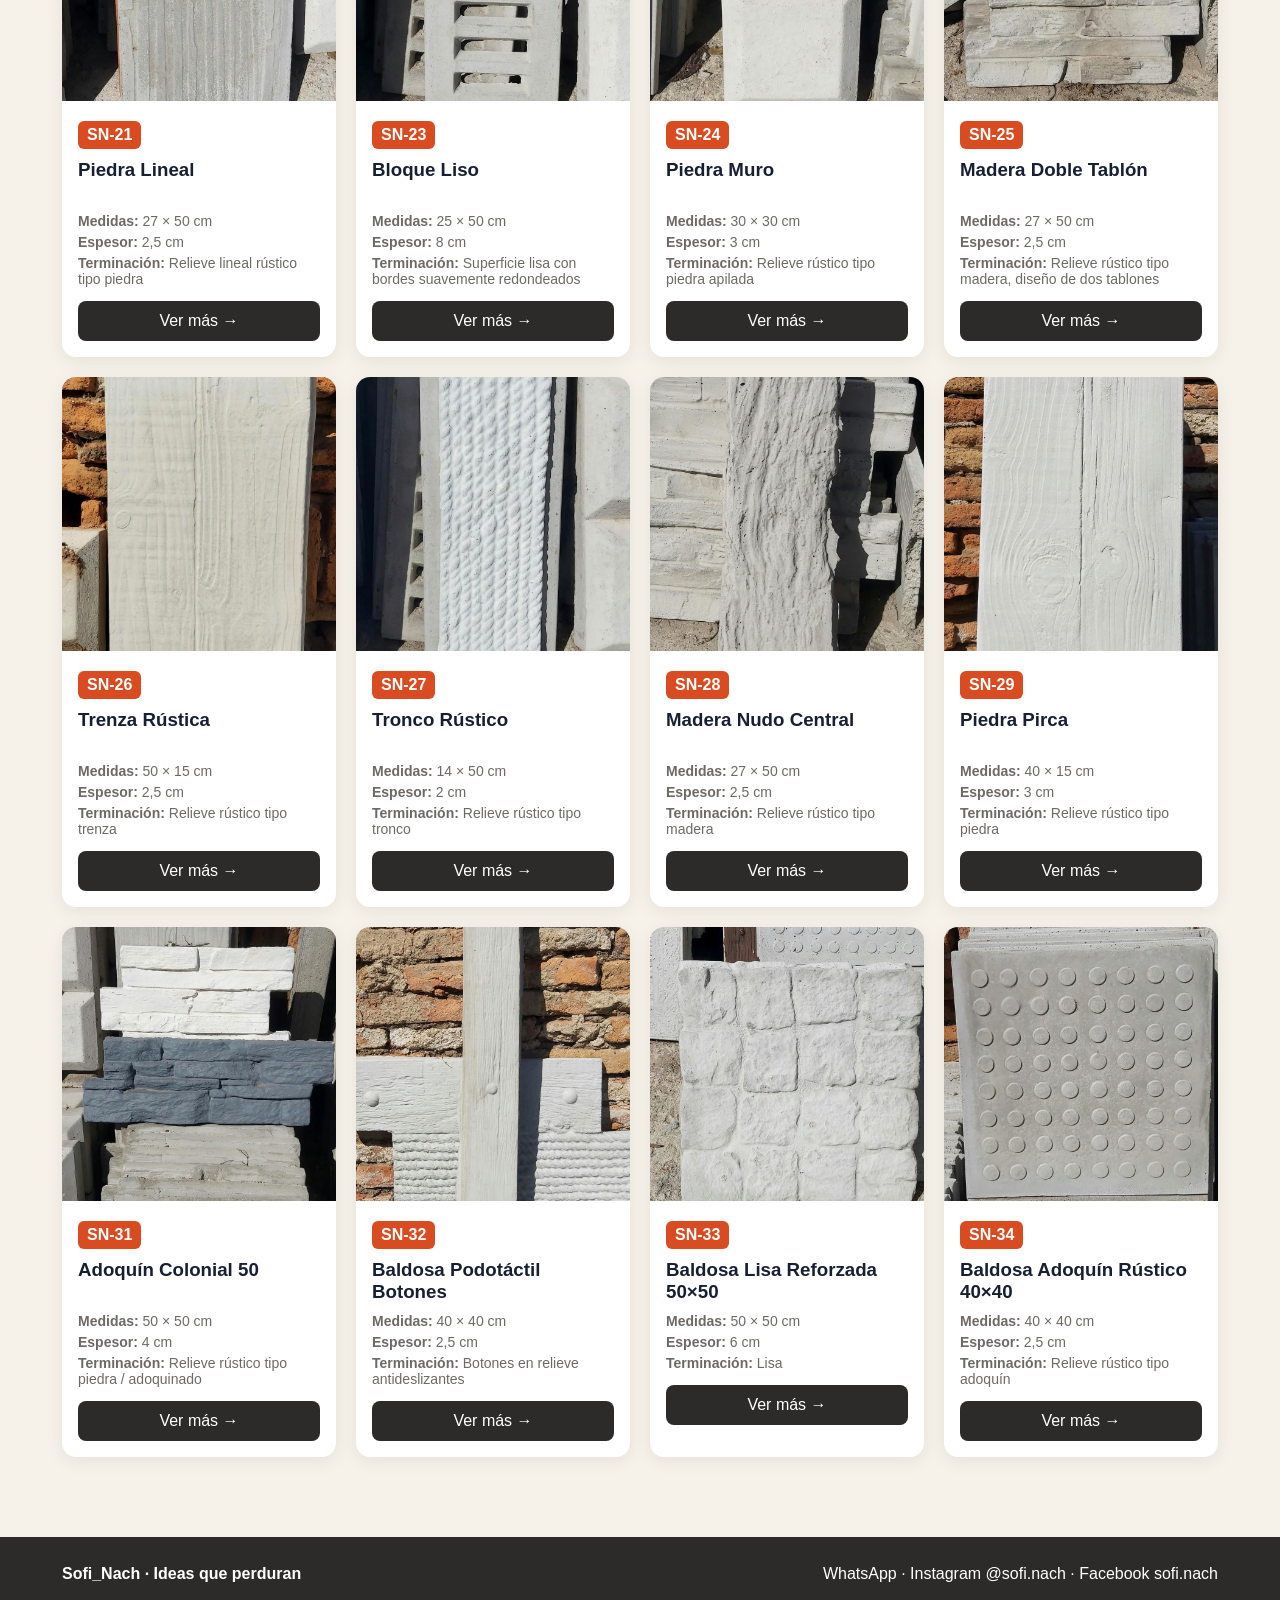
==== commit 3f8894ff: "Actualizar catálogo y acceso rápido a WhatsApp" ====
--- a/catalogo.html
+++ b/catalogo.html
@@ -1 +1 @@
-<!doctype html><html lang="es"><head><meta charset="utf-8"><meta name="viewport" content="width=device-width,initial-scale=1"><title>Catálogo | Sofi_Nach</title><link rel="stylesheet" href="estilos.css"></head><body><header class="top"><div class="wrap nav"><a class="brand" href="index.html">Sofi_Nach<small>BALDOSAS DE HORMIGÓN</small></a><nav class="links"><a href="index.html">INICIO</a><a href="catalogo.html">CATÁLOGO</a><a href="#usos">USOS</a><a href="#contacto">CONTACTO</a></nav></div></header><main class="wrap"><section class="catalog-head"><h1>Catálogo de productos</h1><p>34 modelos. Hacé clic en “Ver más” para abrir la ficha.</p></section><div id="grid" class="grid"></div></main><footer class="footer" id="contacto"><div class="wrap"><strong>Sofi_Nach · Ideas que perduran</strong><span><a href="https://wa.me/59898030093" target="_blank" rel="noopener">WhatsApp</a> · <a href="https://www.instagram.com/sofi.nach/" target="_blank" rel="noopener">Instagram @sofi.nach</a> · <a href="https://www.facebook.com/sofi.nach" target="_blank" rel="noopener">Facebook sofi.nach</a></span></div></footer><script>fetch('productos.json').then(r=>r.json()).then(ps=>{document.querySelector('#grid').innerHTML=ps.map(p=>`<article class="card"><img src="${p.image}" alt="${p.id} ${p.name}"><div class="card-body"><span class="code">${p.id}</span><h3>${p.name}</h3><div class="spec"><b>Medidas:</b> ${p.medidas}</div><div class="spec"><b>Espesor:</b> ${p.espesor}</div><div class="spec"><b>Terminación:</b> ${p.terminacion}</div><a class="more" href="producto.html?id=${p.id}">Ver más →</a></div></article>`).join('')})</script></body></html>+<!doctype html><html lang="es"><head><meta charset="utf-8"><meta name="viewport" content="width=device-width,initial-scale=1"><title>Catálogo | Sofi_Nach</title><link rel="stylesheet" href="estilos.css"></head><body><header class="top"><div class="wrap nav"><a class="brand" href="index.html">Sofi_Nach<small>BALDOSAS DE HORMIGÓN</small></a><nav class="links"><a href="index.html">INICIO</a><a href="catalogo.html">CATÁLOGO</a><a href="#usos">USOS</a><a href="#contacto">CONTACTO</a></nav></div></header><main class="wrap"><section class="catalog-head"><h1>Catálogo de productos</h1><p>32 diseños disponibles. Explorá cada modelo y abrí su ficha para conocer medidas, terminación y usos recomendados.</p></section><div id="grid" class="grid"></div></main><footer class="footer" id="contacto"><div class="wrap"><strong>Sofi_Nach · Ideas que perduran</strong><span><a href="https://wa.me/59898030093" target="_blank" rel="noopener">WhatsApp</a> · <a href="https://www.instagram.com/sofi.nach/" target="_blank" rel="noopener">Instagram @sofi.nach</a> · <a href="https://www.facebook.com/sofi.nach" target="_blank" rel="noopener">Facebook sofi.nach</a></span></div></footer><script>fetch('productos.json').then(r=>r.json()).then(ps=>{document.querySelector('#grid').innerHTML=ps.map(p=>`<article class="card"><img src="${p.image}" alt="${p.id} ${p.name}"><div class="card-body"><span class="code">${p.id}</span><h3>${p.name}</h3><div class="spec"><b>Medidas:</b> ${p.medidas}</div><div class="spec"><b>Espesor:</b> ${p.espesor}</div><div class="spec"><b>Terminación:</b> ${p.terminacion}</div><a class="more" href="producto.html?id=${p.id}">Ver más →</a></div></article>`).join('')})</script><a class="wa-float" href="https://wa.me/59898030093?text=Hola%2C%20quisiera%20consultar%20por%20las%20baldosas%20Sofi_Nach" target="_blank" rel="noopener" aria-label="Consultar por WhatsApp">☎</a></body></html>
--- a/estilos.css
+++ b/estilos.css
@@ -42,3 +42,32 @@
  .hero-patio{min-height:700px;background-position:58% center}
  .hero-patio .hero-content{padding-top:80px;padding-bottom:80px}
 }
+
+
+/* Sección de contacto */
+.contact-section{padding:72px 0;background:#eee8de}
+.contact-section h2{font-size:44px;margin:7px 0 8px}
+.contact-intro{color:var(--muted);font-size:18px;margin:0 0 30px}
+.contact-grid{display:grid;grid-template-columns:repeat(3,1fr);gap:18px}
+.contact-card{background:#fff;border-radius:16px;padding:24px;display:grid;grid-template-columns:56px 1fr auto;align-items:center;gap:15px;box-shadow:0 5px 20px #00000010;transition:.2s}
+.contact-card:hover{transform:translateY(-3px);box-shadow:0 9px 26px #00000018}
+.contact-card b{display:block;font-size:20px;margin-bottom:5px}
+.contact-card small{color:var(--muted);font-size:15px}
+.social-icon{width:52px;height:52px;border-radius:50%;display:grid;place-items:center;font-size:27px;font-weight:900;color:#fff}
+.wa-icon{background:#159447}.ig-icon{background:#9b3ca3}.fb-icon{background:#2864aa}
+.contact-arrow{font-size:25px;font-weight:800;color:var(--accent)}
+@media(max-width:850px){.contact-grid{grid-template-columns:1fr}.contact-section h2{font-size:36px}}
+
+
+/* Usos */
+.uses-section{padding:78px 0;background:var(--paper)}
+.uses-section h2{font-size:46px;line-height:1.05;margin:8px 0 16px;max-width:720px}
+.uses-lead{font-size:20px;line-height:1.65;color:var(--muted);max-width:850px;margin:0 0 34px}
+.uses-grid{display:grid;grid-template-columns:repeat(3,1fr);gap:18px}
+.use-card{background:#fff;border-radius:16px;padding:28px;min-height:205px;box-shadow:0 4px 18px #0000000d}
+.use-card span{display:block;font-size:30px;color:var(--accent);margin-bottom:18px}
+.use-card b{display:block;font-size:20px;margin-bottom:10px}
+.use-card small{font-size:15px;line-height:1.55;color:var(--muted)}
+.uses-close{font-size:20px;line-height:1.6;text-align:center;max-width:900px;margin:40px auto 0}
+@media(max-width:850px){.uses-grid{grid-template-columns:1fr 1fr}.uses-section h2{font-size:38px}}
+@media(max-width:560px){.uses-grid{grid-template-columns:1fr}.use-card{min-height:auto}}
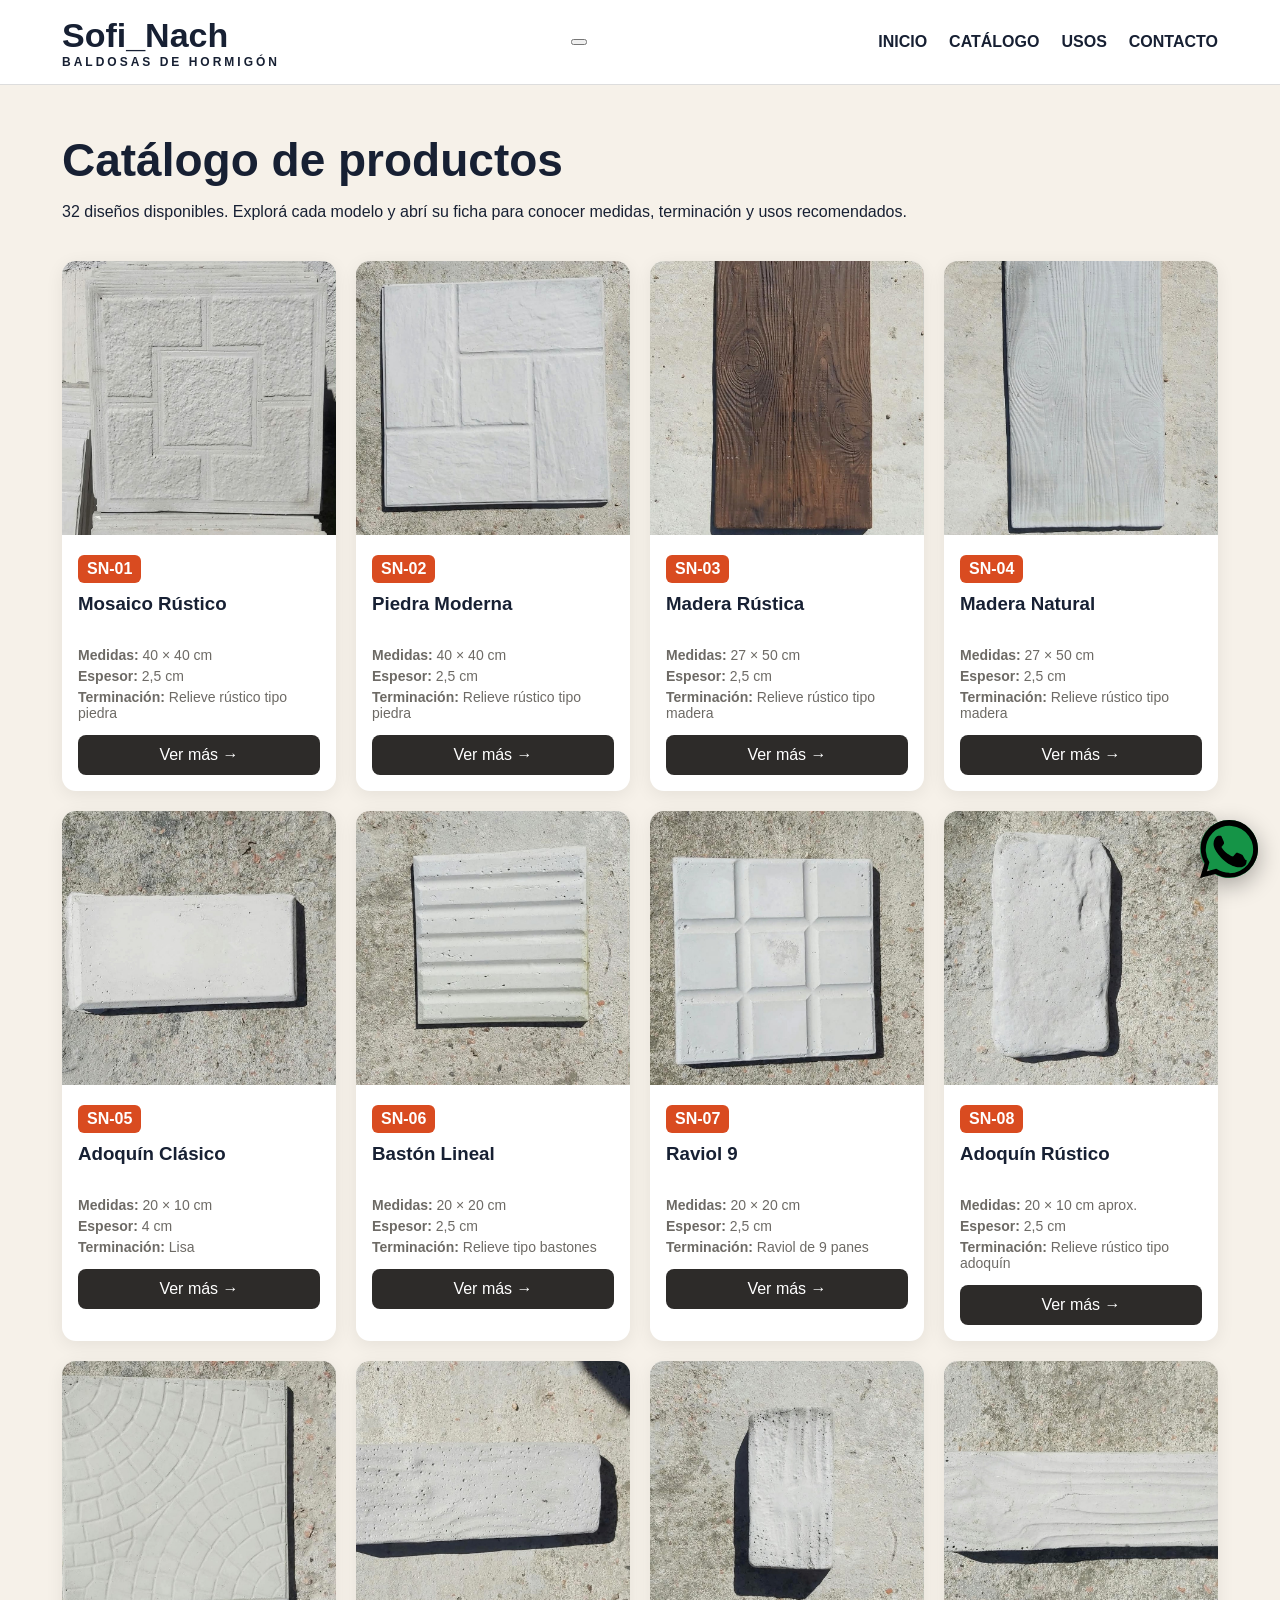
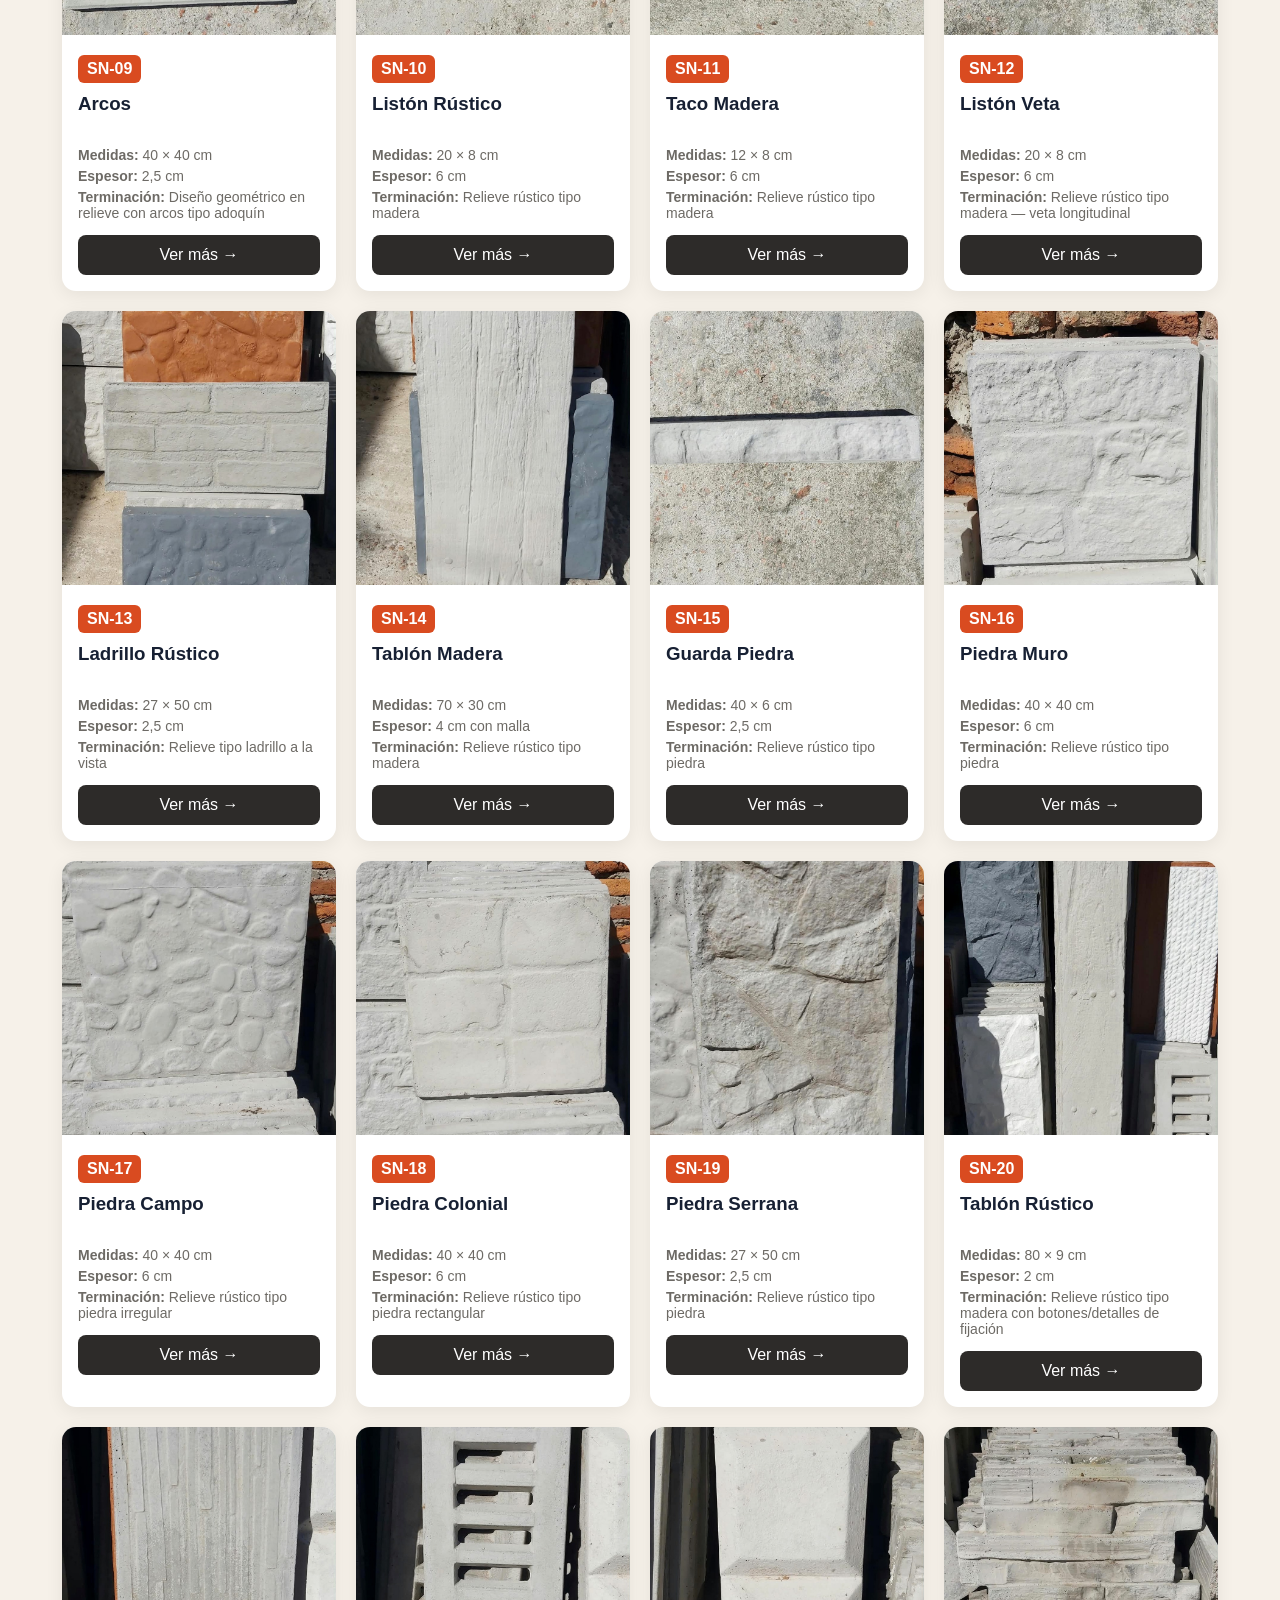
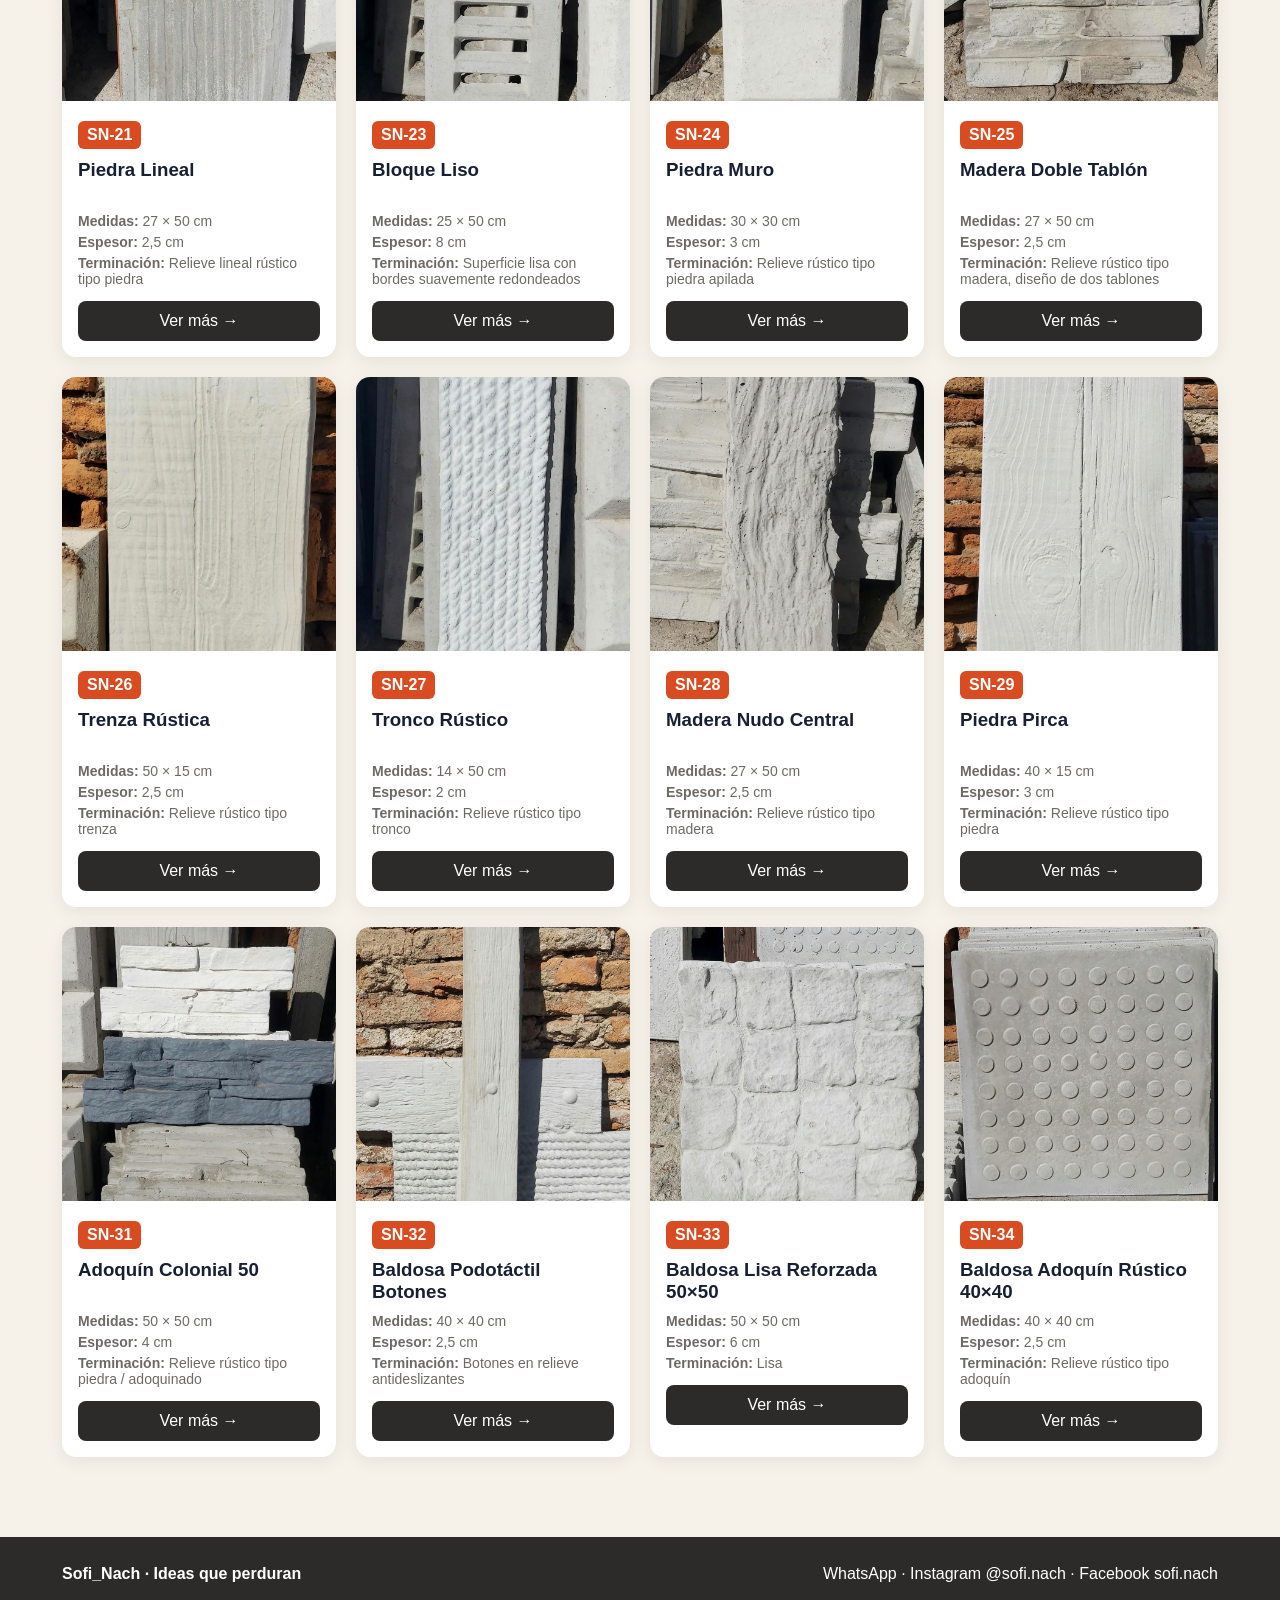
==== commit 2a72137f: "Agrega menú móvil e icono de WhatsApp" ====
--- a/catalogo.html
+++ b/catalogo.html
@@ -1 +1 @@
-<!doctype html><html lang="es"><head><meta charset="utf-8"><meta name="viewport" content="width=device-width,initial-scale=1"><title>Catálogo | Sofi_Nach</title><link rel="stylesheet" href="estilos.css"></head><body><header class="top"><div class="wrap nav"><a class="brand" href="index.html">Sofi_Nach<small>BALDOSAS DE HORMIGÓN</small></a><nav class="links"><a href="index.html">INICIO</a><a href="catalogo.html">CATÁLOGO</a><a href="#usos">USOS</a><a href="#contacto">CONTACTO</a></nav></div></header><main class="wrap"><section class="catalog-head"><h1>Catálogo de productos</h1><p>32 diseños disponibles. Explorá cada modelo y abrí su ficha para conocer medidas, terminación y usos recomendados.</p></section><div id="grid" class="grid"></div></main><footer class="footer" id="contacto"><div class="wrap"><strong>Sofi_Nach · Ideas que perduran</strong><span><a href="https://wa.me/59898030093" target="_blank" rel="noopener">WhatsApp</a> · <a href="https://www.instagram.com/sofi.nach/" target="_blank" rel="noopener">Instagram @sofi.nach</a> · <a href="https://www.facebook.com/sofi.nach" target="_blank" rel="noopener">Facebook sofi.nach</a></span></div></footer><script>fetch('productos.json').then(r=>r.json()).then(ps=>{document.querySelector('#grid').innerHTML=ps.map(p=>`<article class="card"><img src="${p.image}" alt="${p.id} ${p.name}"><div class="card-body"><span class="code">${p.id}</span><h3>${p.name}</h3><div class="spec"><b>Medidas:</b> ${p.medidas}</div><div class="spec"><b>Espesor:</b> ${p.espesor}</div><div class="spec"><b>Terminación:</b> ${p.terminacion}</div><a class="more" href="producto.html?id=${p.id}">Ver más →</a></div></article>`).join('')})</script><a class="wa-float" href="https://wa.me/59898030093?text=Hola%2C%20quisiera%20consultar%20por%20las%20baldosas%20Sofi_Nach" target="_blank" rel="noopener" aria-label="Consultar por WhatsApp">☎</a></body></html>+<!doctype html><html lang="es"><head><meta charset="utf-8"><meta name="viewport" content="width=device-width,initial-scale=1"><title>Catálogo | Sofi_Nach</title><link rel="stylesheet" href="estilos.css"></head><body><header class="top"><div class="wrap nav"><a class="brand" href="index.html">Sofi_Nach<small>BALDOSAS DE HORMIGÓN</small></a><button class="menu-toggle" type="button" aria-label="Abrir menú" aria-expanded="false" aria-controls="menu-principal"><span></span><span></span><span></span></button><nav class="links" id="menu-principal"><a href="index.html">INICIO</a><a href="catalogo.html">CATÁLOGO</a><a href="#usos">USOS</a><a href="#contacto">CONTACTO</a></nav></div></header><main class="wrap"><section class="catalog-head"><h1>Catálogo de productos</h1><p>32 diseños disponibles. Explorá cada modelo y abrí su ficha para conocer medidas, terminación y usos recomendados.</p></section><div id="grid" class="grid"></div></main><footer class="footer" id="contacto"><div class="wrap"><strong>Sofi_Nach · Ideas que perduran</strong><span><a href="https://wa.me/59898030093" target="_blank" rel="noopener">WhatsApp</a> · <a href="https://www.instagram.com/sofi.nach/" target="_blank" rel="noopener">Instagram @sofi.nach</a> · <a href="https://www.facebook.com/sofi.nach" target="_blank" rel="noopener">Facebook sofi.nach</a></span></div></footer><script>fetch('productos.json').then(r=>r.json()).then(ps=>{document.querySelector('#grid').innerHTML=ps.map(p=>`<article class="card"><img src="${p.image}" alt="${p.id} ${p.name}"><div class="card-body"><span class="code">${p.id}</span><h3>${p.name}</h3><div class="spec"><b>Medidas:</b> ${p.medidas}</div><div class="spec"><b>Espesor:</b> ${p.espesor}</div><div class="spec"><b>Terminación:</b> ${p.terminacion}</div><a class="more" href="producto.html?id=${p.id}">Ver más →</a></div></article>`).join('')})</script><a class="wa-float" href="https://wa.me/59898030093?text=Hola%2C%20quisiera%20consultar%20por%20las%20baldosas%20Sofi_Nach" target="_blank" rel="noopener" aria-label="Consultar por WhatsApp"><svg viewBox="0 0 24 24" aria-hidden="true"><path d="M20.5 3.5A11.8 11.8 0 0 0 12.1 0C5.6 0 .3 5.3.3 11.8c0 2.1.6 4.2 1.6 6L0 24l6.4-1.7a11.8 11.8 0 0 0 5.7 1.5h.1c6.5 0 11.8-5.3 11.8-11.8 0-3.2-1.2-6.2-3.5-8.5Zm-8.3 18.3h-.1c-1.8 0-3.5-.5-5-1.4l-.4-.2-3.8 1 1-3.7-.2-.4a9.8 9.8 0 1 1 8.5 4.9Zm5.4-7.3c-.3-.1-1.7-.8-2-.9-.3-.1-.5-.1-.7.1-.2.3-.8 1-1 1.2-.2.2-.4.2-.7.1-1.8-.9-3-1.6-4.2-3.6-.3-.5.3-.5.9-1.6.1-.2 0-.5 0-.7l-.9-2.1c-.2-.6-.5-.5-.7-.5h-.6c-.2 0-.6.1-.9.4-.3.3-1.2 1.2-1.2 2.9s1.3 3.4 1.4 3.6c.2.2 2.5 3.8 6 5.3.8.4 1.5.6 2 .7.8.3 1.6.2 2.2.1.7-.1 1.7-.7 1.9-1.4.2-.7.2-1.3.2-1.4-.1-.1-.3-.2-.6-.3Z"/></svg></a><script src="menu.js"></script></body></html>
--- a/estilos.css
+++ b/estilos.css
@@ -71,3 +71,12 @@
 .uses-close{font-size:20px;line-height:1.6;text-align:center;max-width:900px;margin:40px auto 0}
 @media(max-width:850px){.uses-grid{grid-template-columns:1fr 1fr}.uses-section h2{font-size:38px}}
 @media(max-width:560px){.uses-grid{grid-template-columns:1fr}.use-card{min-height:auto}}
+
+
+/* Inspiración, fichas y mejoras móviles */
+.spaces-section{padding:78px 0;background:#fff}.spaces-section h2{font-size:46px;margin:8px 0 12px}.spaces-lead{font-size:19px;color:var(--muted);max-width:760px;line-height:1.6;margin-bottom:30px}
+.spaces-grid{display:grid;grid-template-columns:2fr 1fr 1fr;gap:18px}.space-card{position:relative;min-height:330px;border-radius:18px;overflow:hidden;background:#ddd}.space-card img{width:100%;height:100%;position:absolute;object-fit:cover;transition:.3s}.space-card:hover img{transform:scale(1.035)}.space-card:after{content:"";position:absolute;inset:45% 0 0;background:linear-gradient(transparent,rgba(0,0,0,.72))}.space-card span{position:absolute;z-index:1;left:22px;bottom:20px;color:#fff;font-size:21px;font-weight:900}.spaces-link{display:inline-block;margin-top:24px}
+.product-note{margin:18px 0 0;padding:18px 20px;border-left:4px solid var(--accent);background:#fff;border-radius:0 12px 12px 0}.product-note b,.product-note span{display:block}.product-note span{color:var(--muted);line-height:1.5;margin-top:6px}
+.wa-float{position:fixed;right:22px;bottom:22px;z-index:50;width:58px;height:58px;border-radius:50%;display:grid;place-items:center;background:#159447;color:#fff;font-size:27px;font-weight:900;box-shadow:0 7px 24px #0005}
+@media(max-width:850px){.spaces-grid{grid-template-columns:1fr 1fr}.space-wide{grid-column:1/-1}.space-card{min-height:280px}.nav{height:72px}.hero-patio{min-height:620px}.hero-patio .hero-content{padding-top:65px;padding-bottom:65px}.catalog-head h1{font-size:38px}.detail{padding-top:25px;gap:24px}.detail h1{font-size:36px}}
+@media(max-width:560px){.wrap{padding:0 16px}.spaces-grid{grid-template-columns:1fr}.space-wide{grid-column:auto}.spaces-section h2{font-size:36px}.space-card{min-height:250px}.hero-patio h1{font-size:40px}.hero-patio p{font-size:18px}.btn{padding:15px 18px}.contact-card{grid-template-columns:50px 1fr auto}.wa-float{right:16px;bottom:16px;width:54px;height:54px}.detail img{border-radius:12px}}
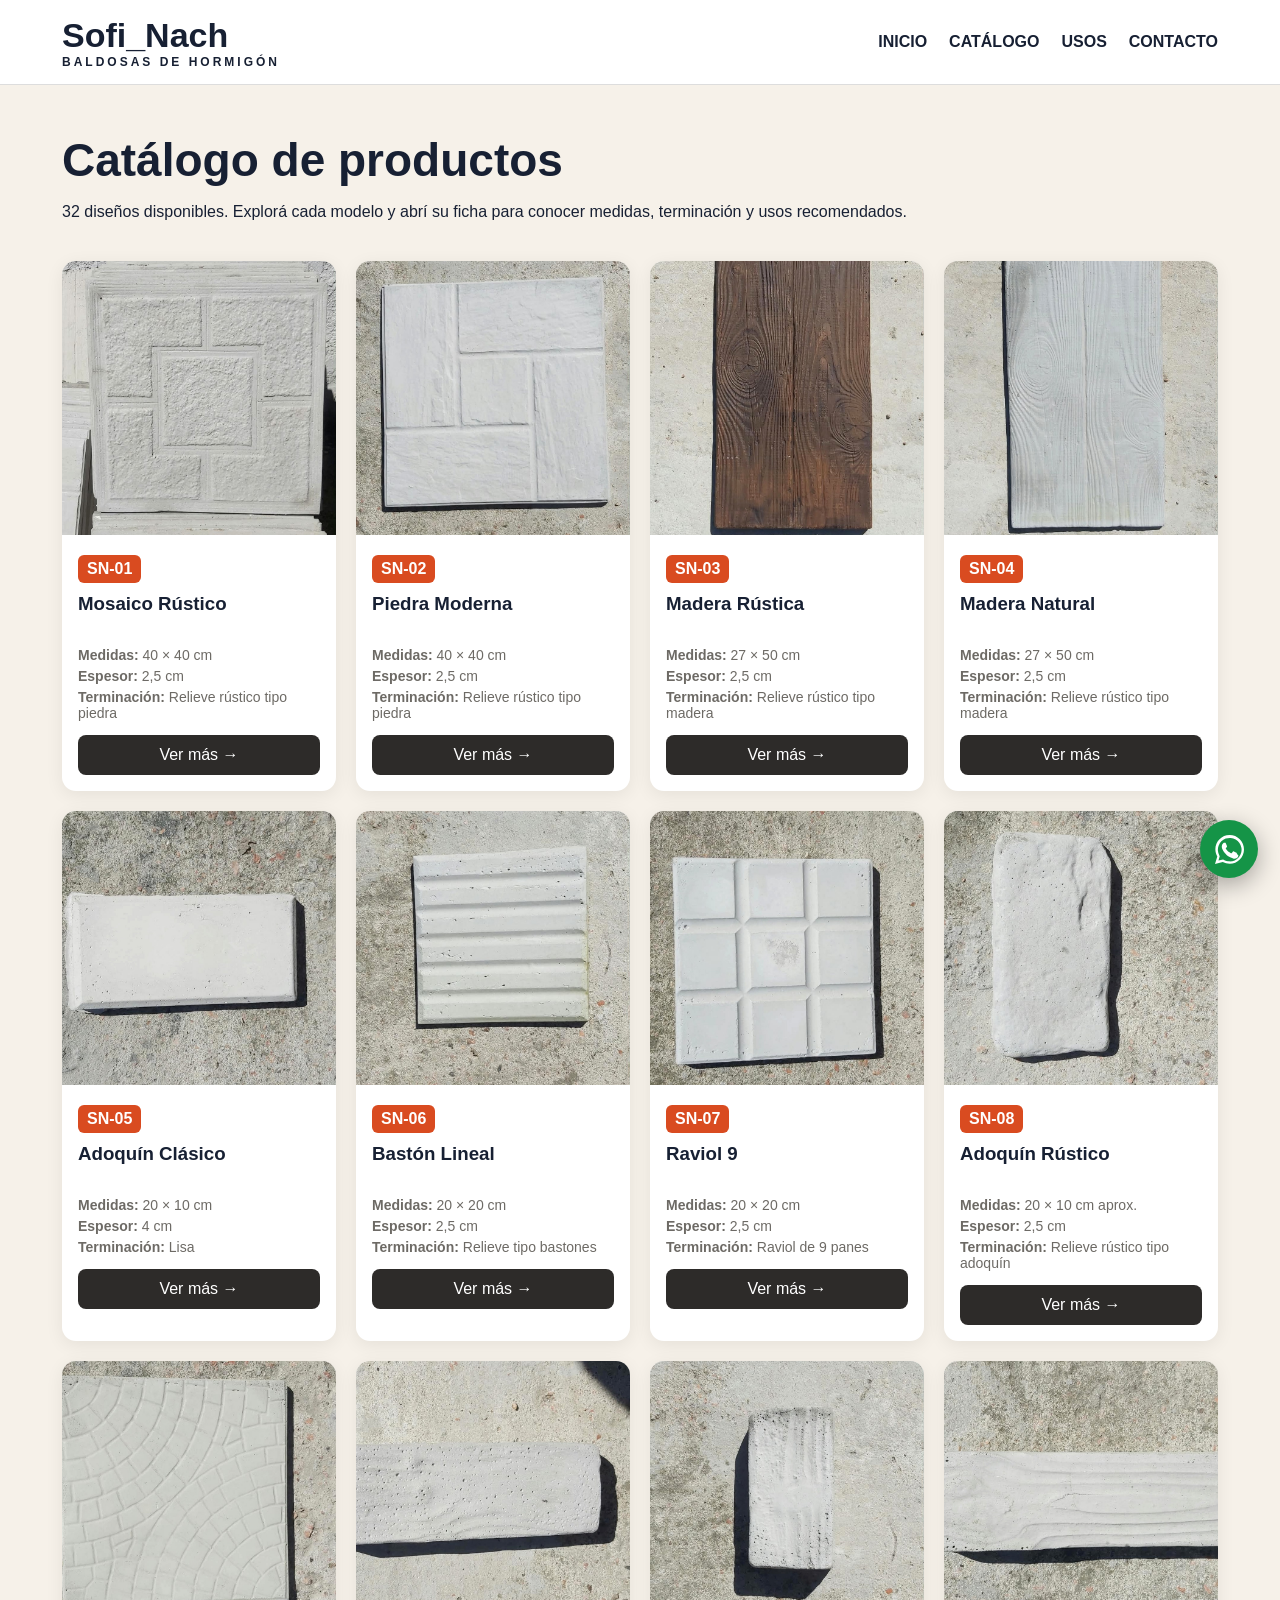
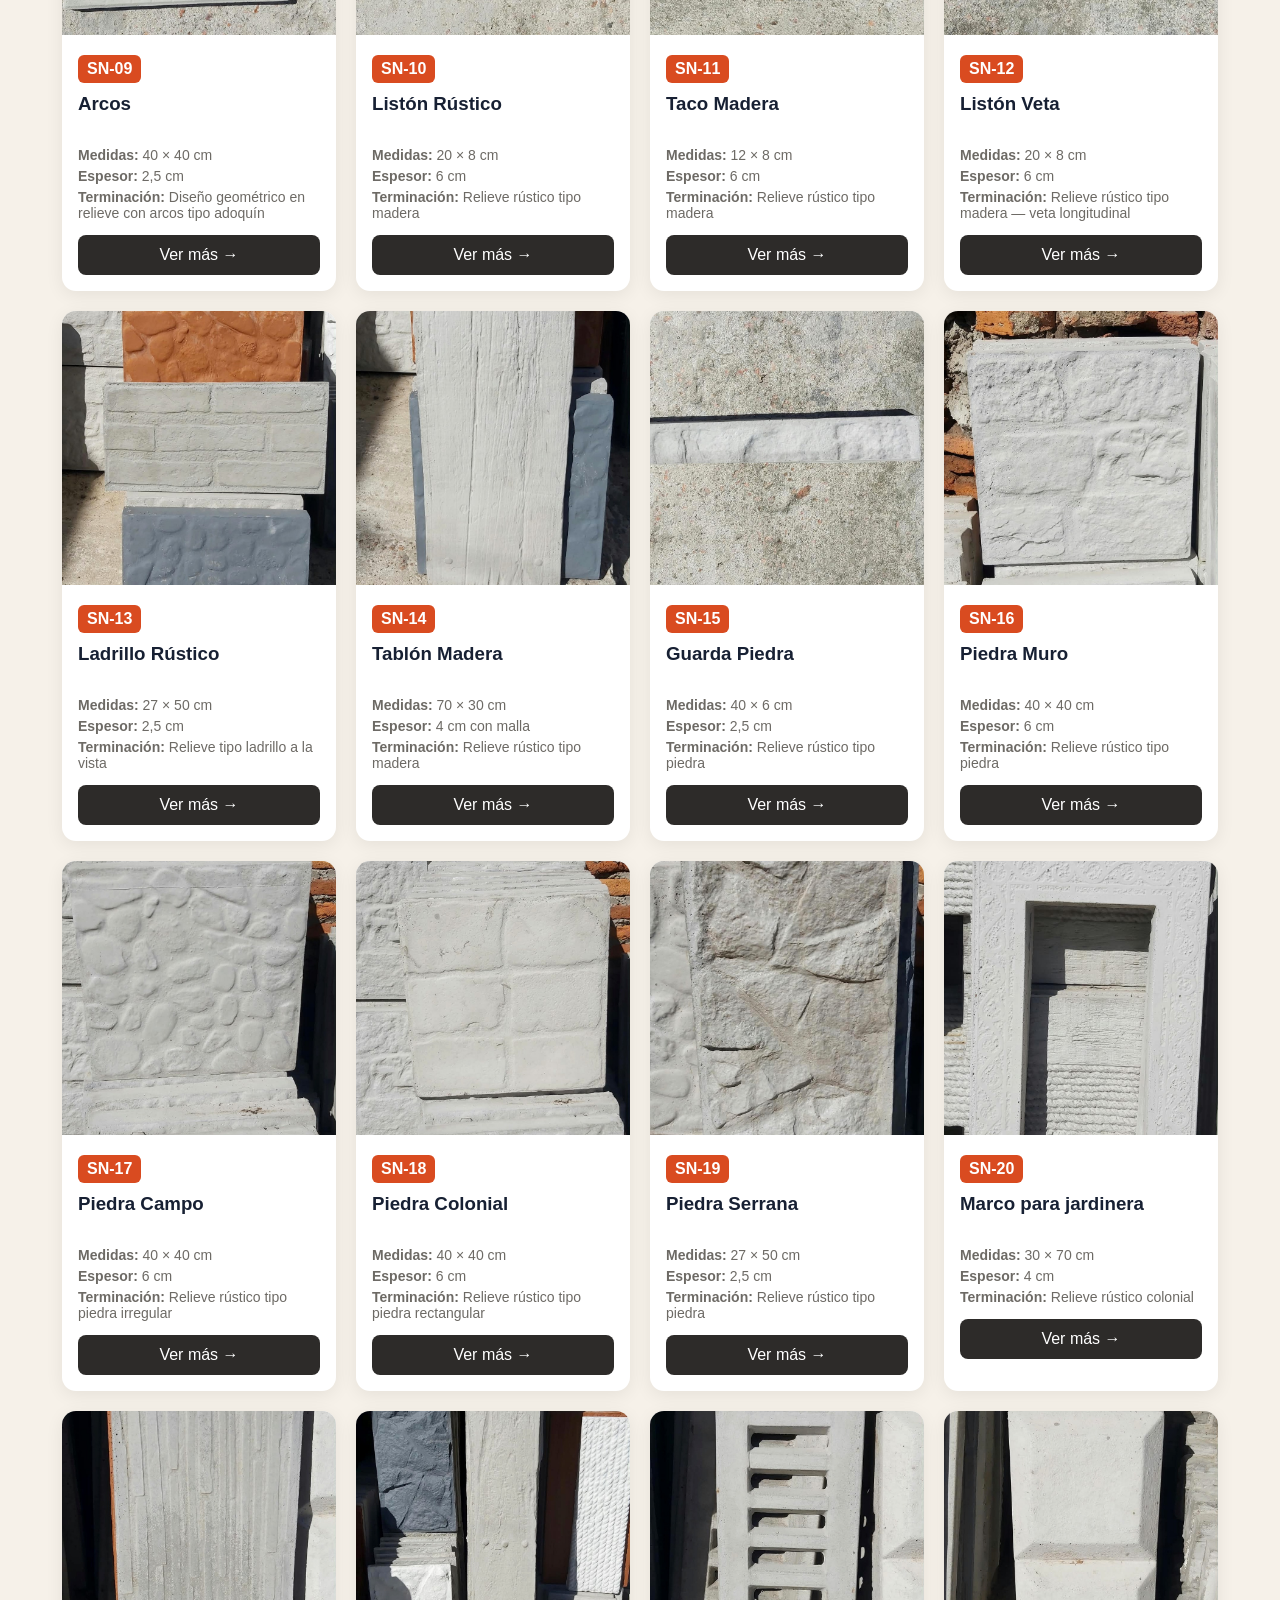
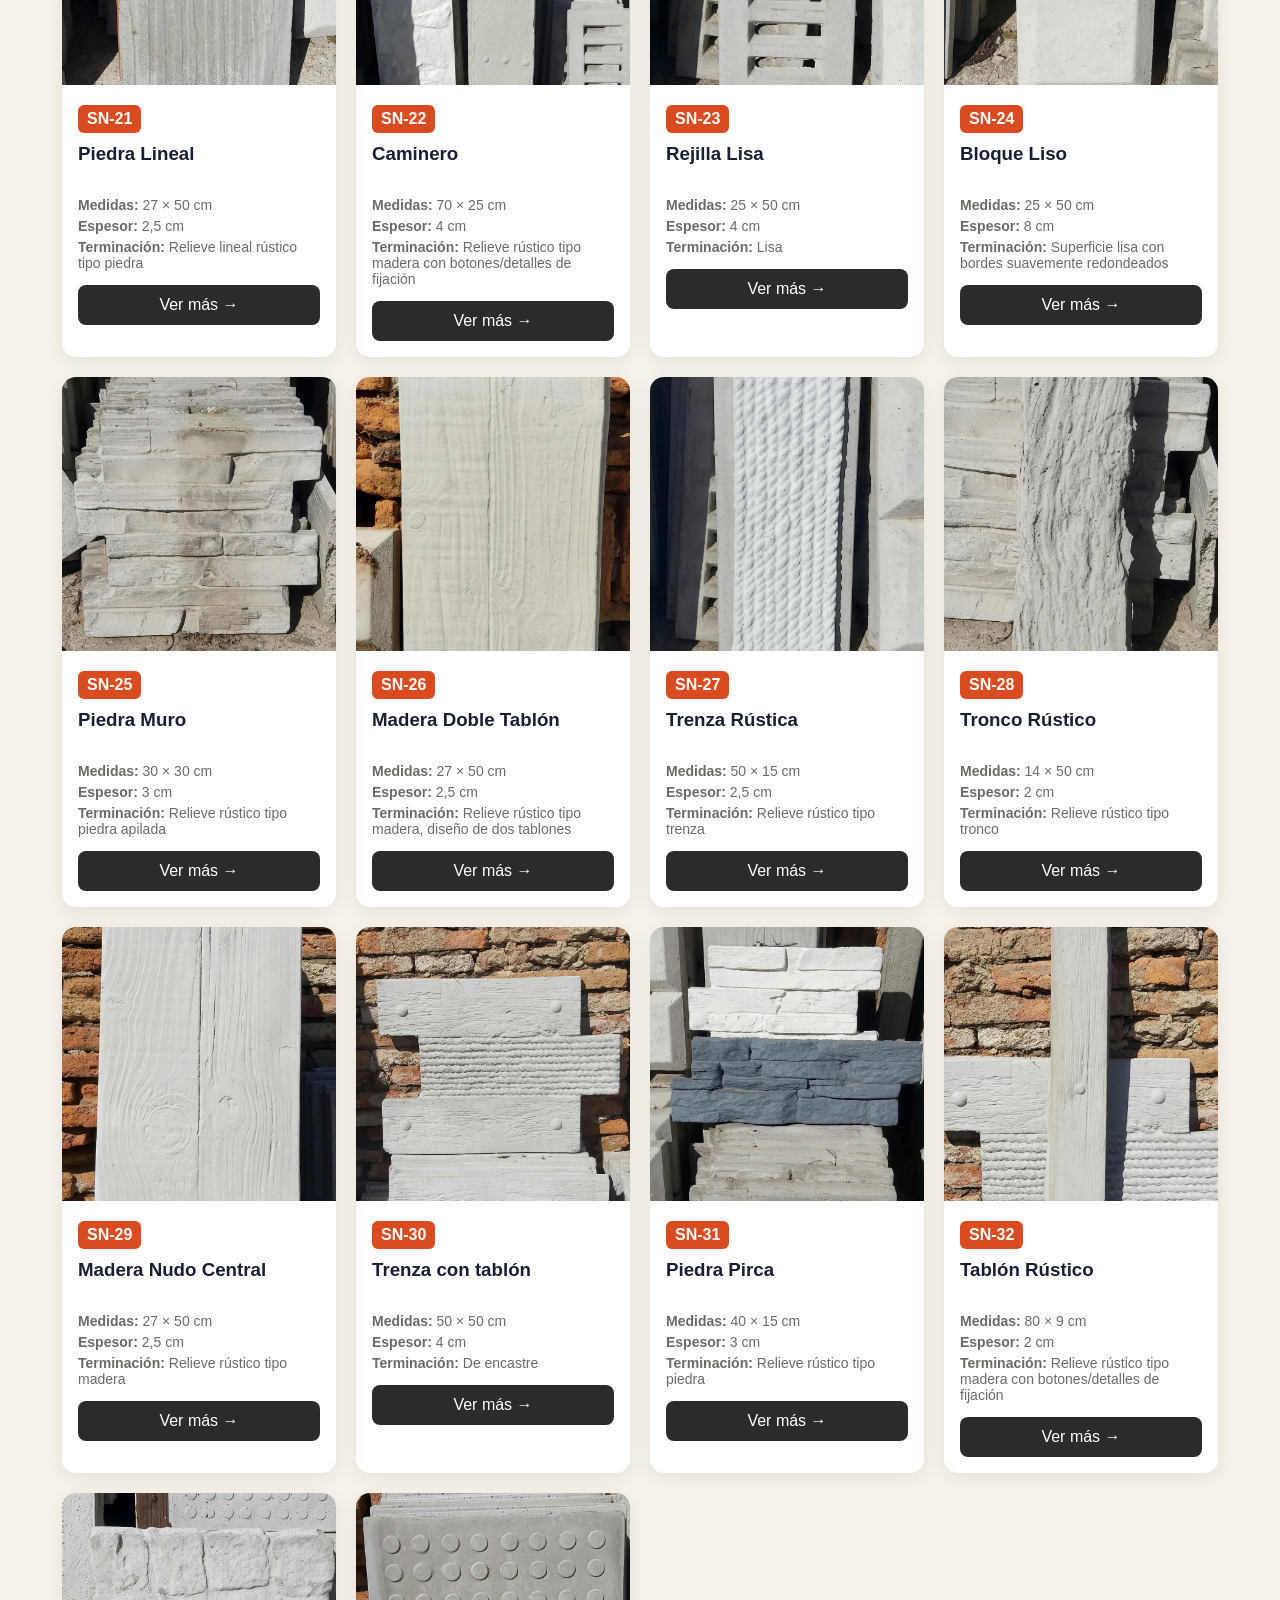
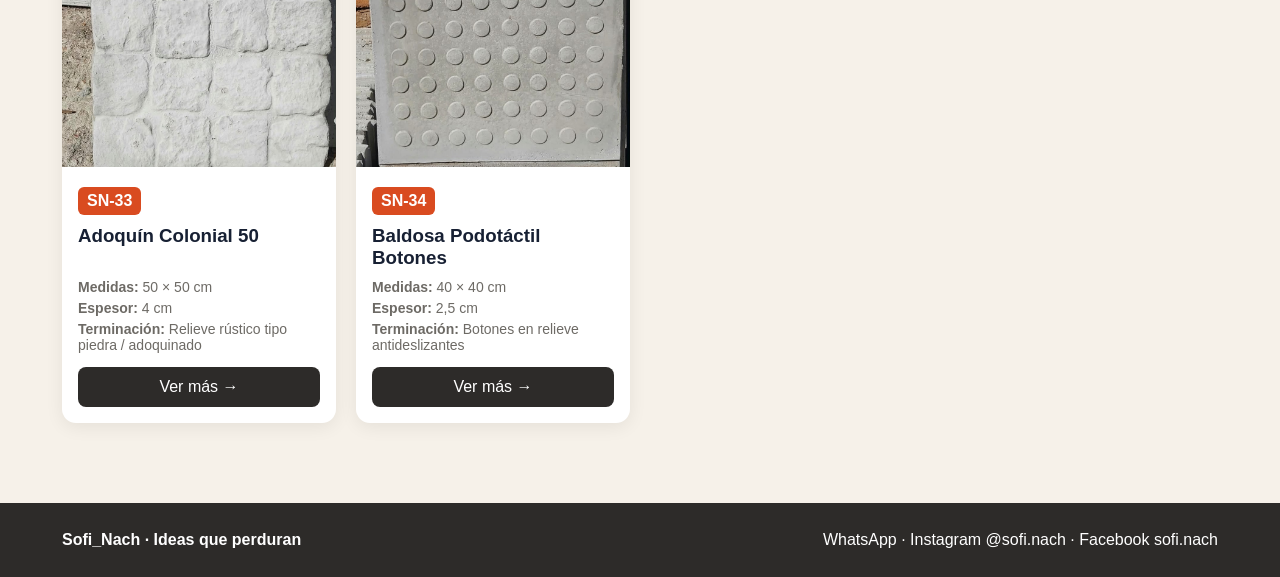
==== commit 5412c91f: "Corrige enlace de Facebook a sofinach" ====
--- a/catalogo.html
+++ b/catalogo.html
@@ -1 +1 @@
-<!doctype html><html lang="es"><head><meta charset="utf-8"><meta name="viewport" content="width=device-width,initial-scale=1"><title>Catálogo | Sofi_Nach</title><link rel="stylesheet" href="estilos.css"></head><body><header class="top"><div class="wrap nav"><a class="brand" href="index.html">Sofi_Nach<small>BALDOSAS DE HORMIGÓN</small></a><button class="menu-toggle" type="button" aria-label="Abrir menú" aria-expanded="false" aria-controls="menu-principal"><span></span><span></span><span></span></button><nav class="links" id="menu-principal"><a href="index.html">INICIO</a><a href="catalogo.html">CATÁLOGO</a><a href="#usos">USOS</a><a href="#contacto">CONTACTO</a></nav></div></header><main class="wrap"><section class="catalog-head"><h1>Catálogo de productos</h1><p>32 diseños disponibles. Explorá cada modelo y abrí su ficha para conocer medidas, terminación y usos recomendados.</p></section><div id="grid" class="grid"></div></main><footer class="footer" id="contacto"><div class="wrap"><strong>Sofi_Nach · Ideas que perduran</strong><span><a href="https://wa.me/59898030093" target="_blank" rel="noopener">WhatsApp</a> · <a href="https://www.instagram.com/sofi.nach/" target="_blank" rel="noopener">Instagram @sofi.nach</a> · <a href="https://www.facebook.com/sofi.nach" target="_blank" rel="noopener">Facebook sofi.nach</a></span></div></footer><script>fetch('productos.json').then(r=>r.json()).then(ps=>{document.querySelector('#grid').innerHTML=ps.map(p=>`<article class="card"><img src="${p.image}" alt="${p.id} ${p.name}"><div class="card-body"><span class="code">${p.id}</span><h3>${p.name}</h3><div class="spec"><b>Medidas:</b> ${p.medidas}</div><div class="spec"><b>Espesor:</b> ${p.espesor}</div><div class="spec"><b>Terminación:</b> ${p.terminacion}</div><a class="more" href="producto.html?id=${p.id}">Ver más →</a></div></article>`).join('')})</script><a class="wa-float" href="https://wa.me/59898030093?text=Hola%2C%20quisiera%20consultar%20por%20las%20baldosas%20Sofi_Nach" target="_blank" rel="noopener" aria-label="Consultar por WhatsApp"><svg viewBox="0 0 24 24" aria-hidden="true"><path d="M20.5 3.5A11.8 11.8 0 0 0 12.1 0C5.6 0 .3 5.3.3 11.8c0 2.1.6 4.2 1.6 6L0 24l6.4-1.7a11.8 11.8 0 0 0 5.7 1.5h.1c6.5 0 11.8-5.3 11.8-11.8 0-3.2-1.2-6.2-3.5-8.5Zm-8.3 18.3h-.1c-1.8 0-3.5-.5-5-1.4l-.4-.2-3.8 1 1-3.7-.2-.4a9.8 9.8 0 1 1 8.5 4.9Zm5.4-7.3c-.3-.1-1.7-.8-2-.9-.3-.1-.5-.1-.7.1-.2.3-.8 1-1 1.2-.2.2-.4.2-.7.1-1.8-.9-3-1.6-4.2-3.6-.3-.5.3-.5.9-1.6.1-.2 0-.5 0-.7l-.9-2.1c-.2-.6-.5-.5-.7-.5h-.6c-.2 0-.6.1-.9.4-.3.3-1.2 1.2-1.2 2.9s1.3 3.4 1.4 3.6c.2.2 2.5 3.8 6 5.3.8.4 1.5.6 2 .7.8.3 1.6.2 2.2.1.7-.1 1.7-.7 1.9-1.4.2-.7.2-1.3.2-1.4-.1-.1-.3-.2-.6-.3Z"/></svg></a><script src="menu.js"></script></body></html>+<!doctype html><html lang="es"><head><meta charset="utf-8"><meta name="viewport" content="width=device-width,initial-scale=1"><title>Catálogo | Sofi_Nach</title><link rel="stylesheet" href="estilos.css"></head><body><header class="top"><div class="wrap nav"><a class="brand" href="index.html">Sofi_Nach<small>BALDOSAS DE HORMIGÓN</small></a><button class="menu-toggle" type="button" aria-label="Abrir menú" aria-expanded="false" aria-controls="menu-principal"><span></span><span></span><span></span></button><nav class="links" id="menu-principal"><a href="index.html">INICIO</a><a href="catalogo.html">CATÁLOGO</a><a href="#usos">USOS</a><a href="#contacto">CONTACTO</a></nav></div></header><main class="wrap"><section class="catalog-head"><h1>Catálogo de productos</h1><p>32 diseños disponibles. Explorá cada modelo y abrí su ficha para conocer medidas, terminación y usos recomendados.</p></section><div id="grid" class="grid"></div></main><footer class="footer" id="contacto"><div class="wrap"><strong>Sofi_Nach · Ideas que perduran</strong><span><a href="https://wa.me/59898030093" target="_blank" rel="noopener">WhatsApp</a> · <a href="https://www.instagram.com/sofi.nach/" target="_blank" rel="noopener">Instagram @sofi.nach</a> · <a href="https://www.facebook.com/sofinach" target="_blank" rel="noopener">Facebook sofi.nach</a></span></div></footer><script>fetch('productos.json').then(r=>r.json()).then(ps=>{document.querySelector('#grid').innerHTML=ps.map(p=>`<article class="card"><img src="${p.image}" alt="${p.id} ${p.name}"><div class="card-body"><span class="code">${p.id}</span><h3>${p.name}</h3><div class="spec"><b>Medidas:</b> ${p.medidas}</div><div class="spec"><b>Espesor:</b> ${p.espesor}</div><div class="spec"><b>Terminación:</b> ${p.terminacion}</div><a class="more" href="producto.html?id=${p.id}">Ver más →</a></div></article>`).join('')})</script><a class="wa-float" href="https://wa.me/59898030093?text=Hola%2C%20quisiera%20consultar%20por%20las%20baldosas%20Sofi_Nach" target="_blank" rel="noopener" aria-label="Consultar por WhatsApp"><svg viewBox="0 0 24 24" aria-hidden="true"><path d="M20.5 3.5A11.8 11.8 0 0 0 12.1 0C5.6 0 .3 5.3.3 11.8c0 2.1.6 4.2 1.6 6L0 24l6.4-1.7a11.8 11.8 0 0 0 5.7 1.5h.1c6.5 0 11.8-5.3 11.8-11.8 0-3.2-1.2-6.2-3.5-8.5Zm-8.3 18.3h-.1c-1.8 0-3.5-.5-5-1.4l-.4-.2-3.8 1 1-3.7-.2-.4a9.8 9.8 0 1 1 8.5 4.9Zm5.4-7.3c-.3-.1-1.7-.8-2-.9-.3-.1-.5-.1-.7.1-.2.3-.8 1-1 1.2-.2.2-.4.2-.7.1-1.8-.9-3-1.6-4.2-3.6-.3-.5.3-.5.9-1.6.1-.2 0-.5 0-.7l-.9-2.1c-.2-.6-.5-.5-.7-.5h-.6c-.2 0-.6.1-.9.4-.3.3-1.2 1.2-1.2 2.9s1.3 3.4 1.4 3.6c.2.2 2.5 3.8 6 5.3.8.4 1.5.6 2 .7.8.3 1.6.2 2.2.1.7-.1 1.7-.7 1.9-1.4.2-.7.2-1.3.2-1.4-.1-.1-.3-.2-.6-.3Z"/></svg></a><script src="menu.js"></script></body></html>
--- a/estilos.css
+++ b/estilos.css
@@ -80,3 +80,19 @@
 .wa-float{position:fixed;right:22px;bottom:22px;z-index:50;width:58px;height:58px;border-radius:50%;display:grid;place-items:center;background:#159447;color:#fff;font-size:27px;font-weight:900;box-shadow:0 7px 24px #0005}
 @media(max-width:850px){.spaces-grid{grid-template-columns:1fr 1fr}.space-wide{grid-column:1/-1}.space-card{min-height:280px}.nav{height:72px}.hero-patio{min-height:620px}.hero-patio .hero-content{padding-top:65px;padding-bottom:65px}.catalog-head h1{font-size:38px}.detail{padding-top:25px;gap:24px}.detail h1{font-size:36px}}
 @media(max-width:560px){.wrap{padding:0 16px}.spaces-grid{grid-template-columns:1fr}.space-wide{grid-column:auto}.spaces-section h2{font-size:36px}.space-card{min-height:250px}.hero-patio h1{font-size:40px}.hero-patio p{font-size:18px}.btn{padding:15px 18px}.contact-card{grid-template-columns:50px 1fr auto}.wa-float{right:16px;bottom:16px;width:54px;height:54px}.detail img{border-radius:12px}}
+
+
+/* Menú móvil e iconos sociales */
+.menu-toggle{display:none;width:44px;height:44px;border:0;background:transparent;padding:9px;cursor:pointer}
+.menu-toggle span{display:block;height:3px;background:var(--ink);border-radius:3px;margin:5px 0;transition:.2s}
+.social-icon svg,.wa-float svg{width:26px;height:26px;fill:currentColor}
+.wa-float svg{width:29px;height:29px}
+@media(max-width:850px){
+ .menu-toggle{display:block;position:relative;z-index:12}
+ .links{display:none;position:absolute;left:0;right:0;top:72px;background:#fff;border-top:1px solid #eee;box-shadow:0 10px 20px #0002;padding:12px 22px 18px;flex-direction:column;gap:0;z-index:11}
+ .links.open{display:flex}
+ .links a{padding:13px 0;border-bottom:1px solid #eee}
+ .menu-toggle[aria-expanded="true"] span:nth-child(1){transform:translateY(8px) rotate(45deg)}
+ .menu-toggle[aria-expanded="true"] span:nth-child(2){opacity:0}
+ .menu-toggle[aria-expanded="true"] span:nth-child(3){transform:translateY(-8px) rotate(-45deg)}
+}
